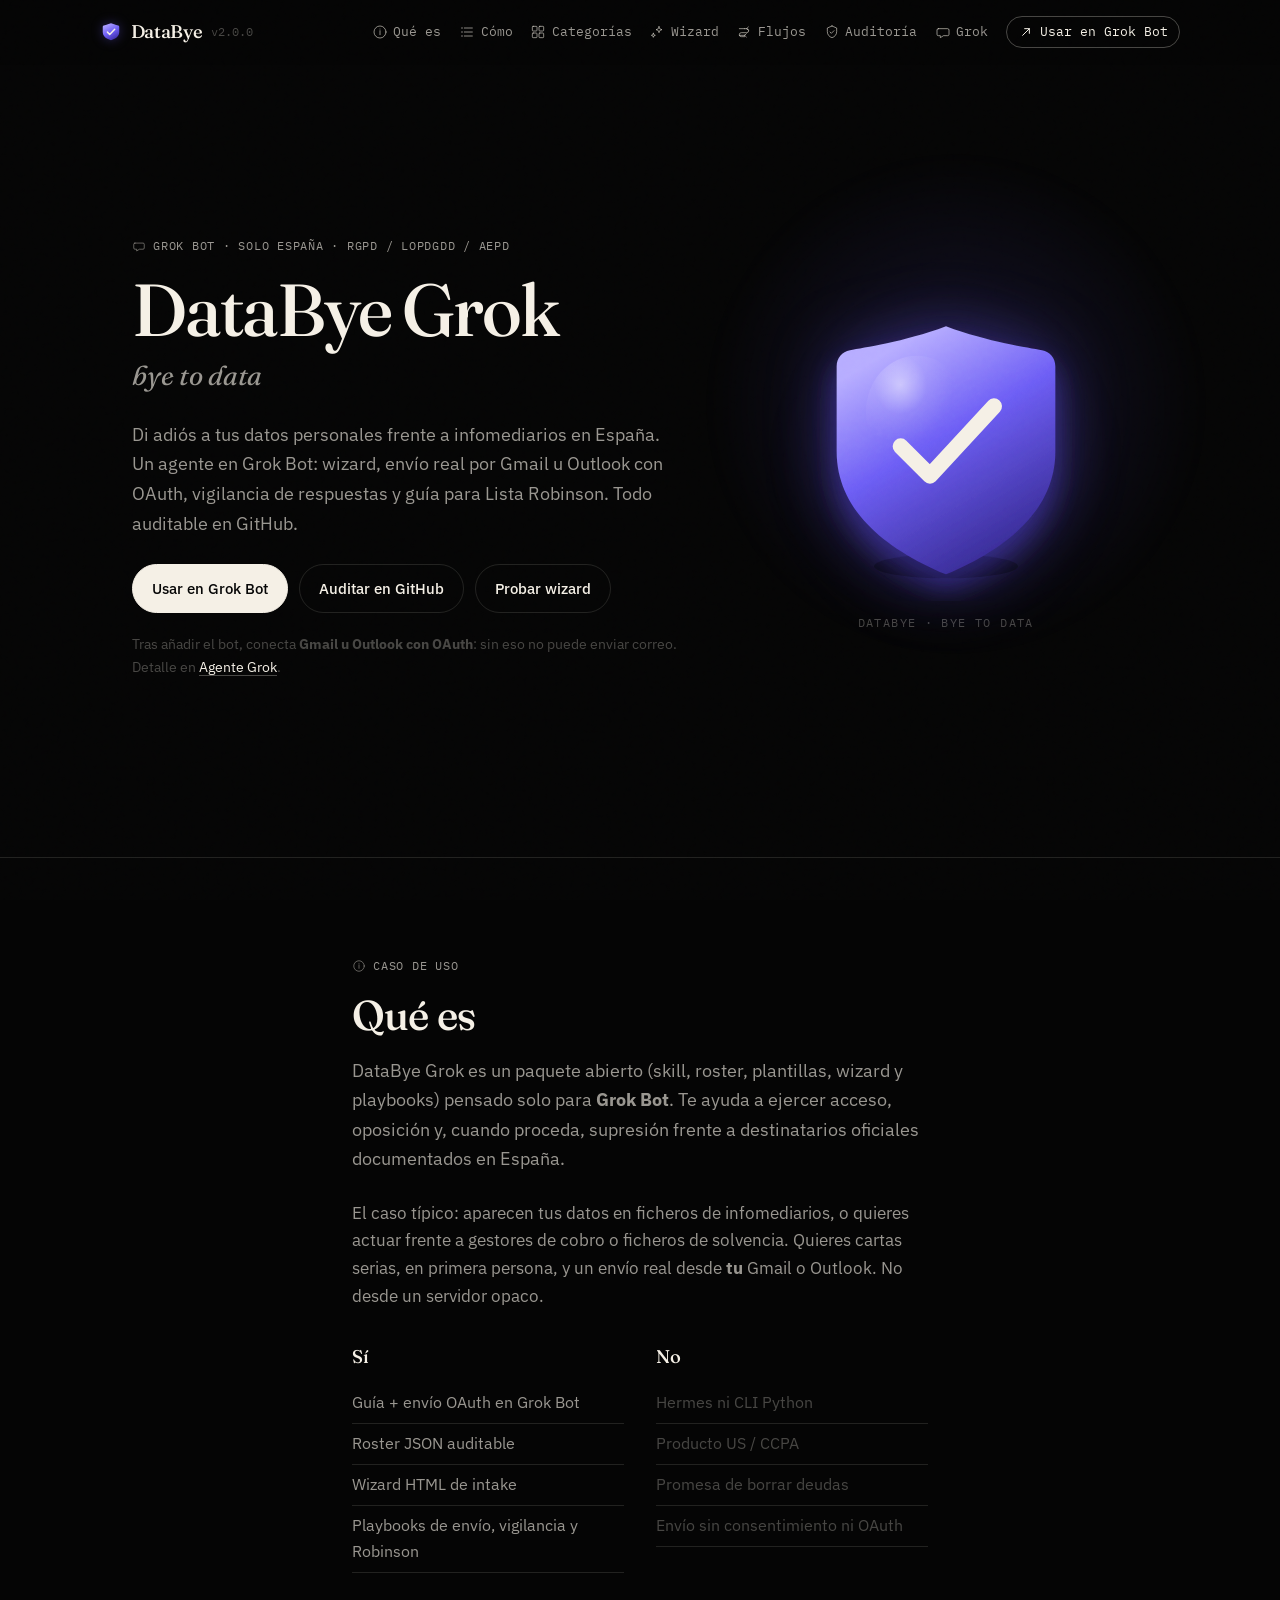
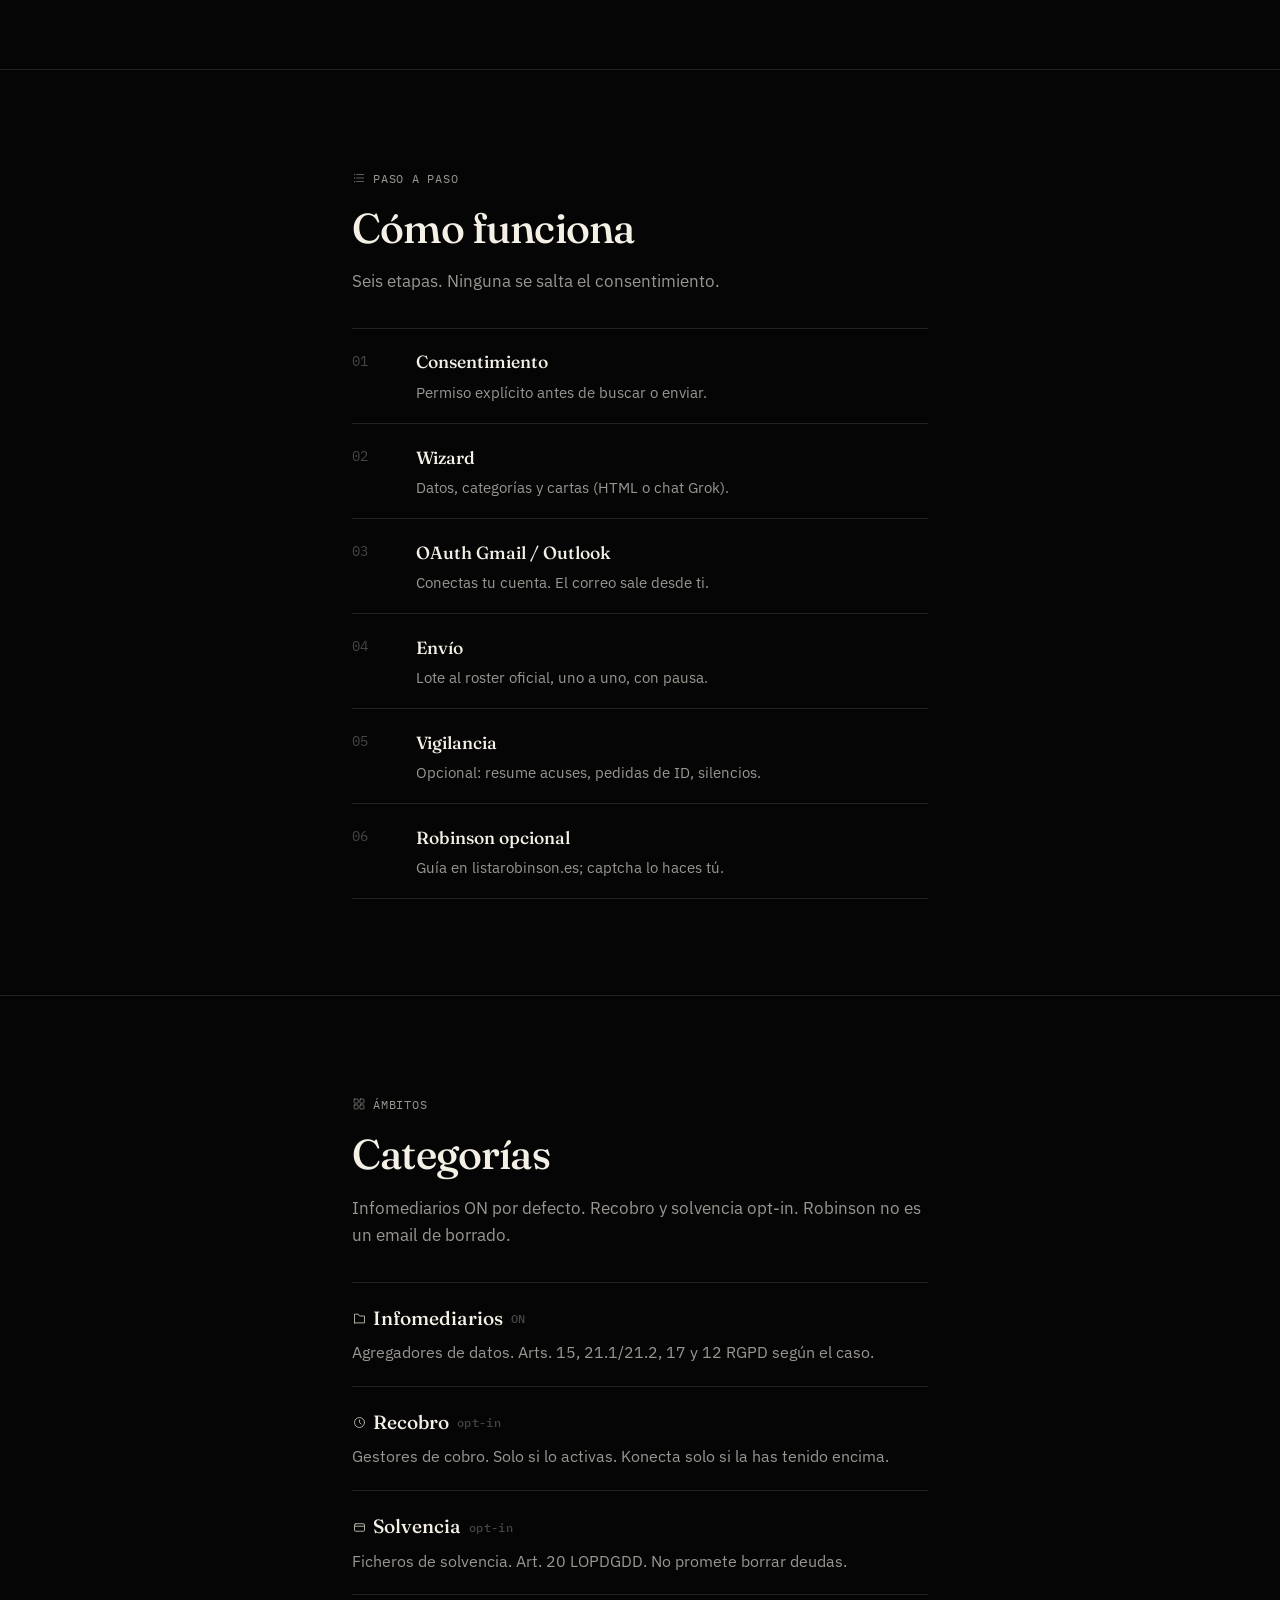
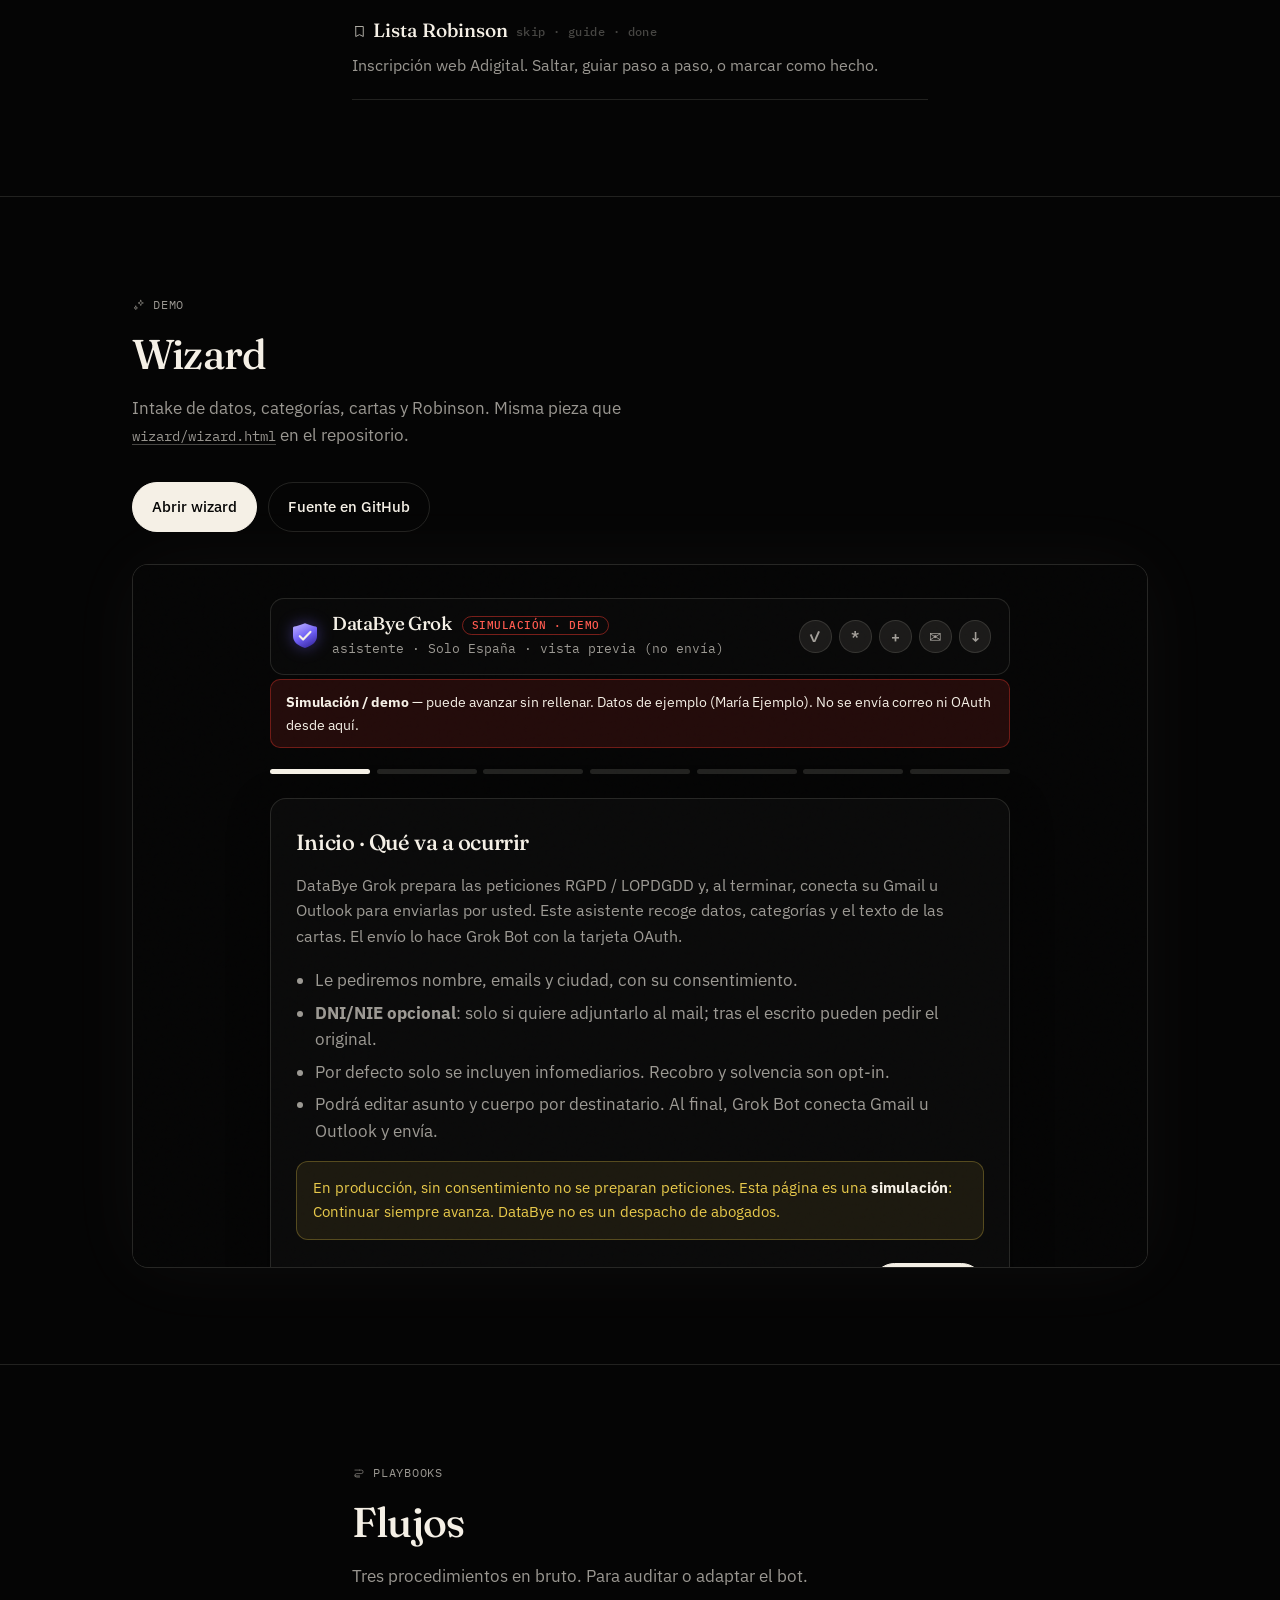
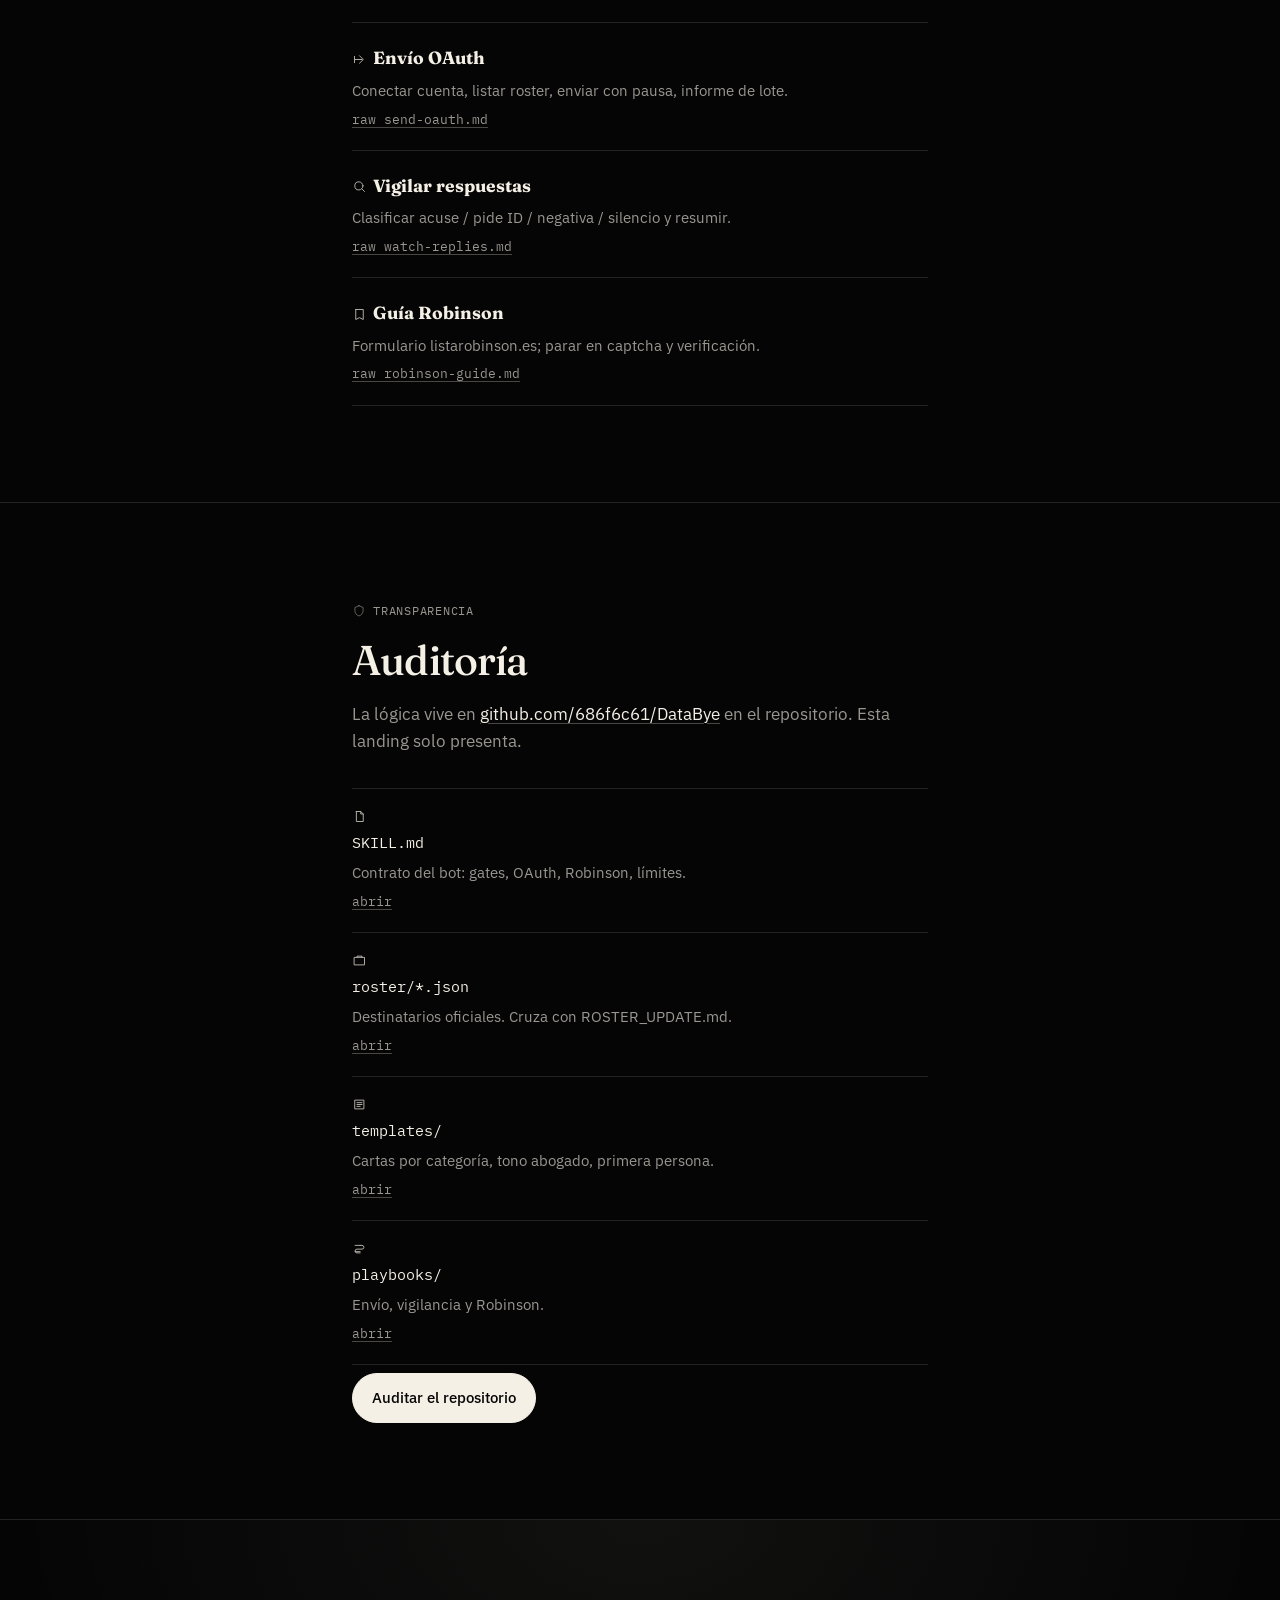
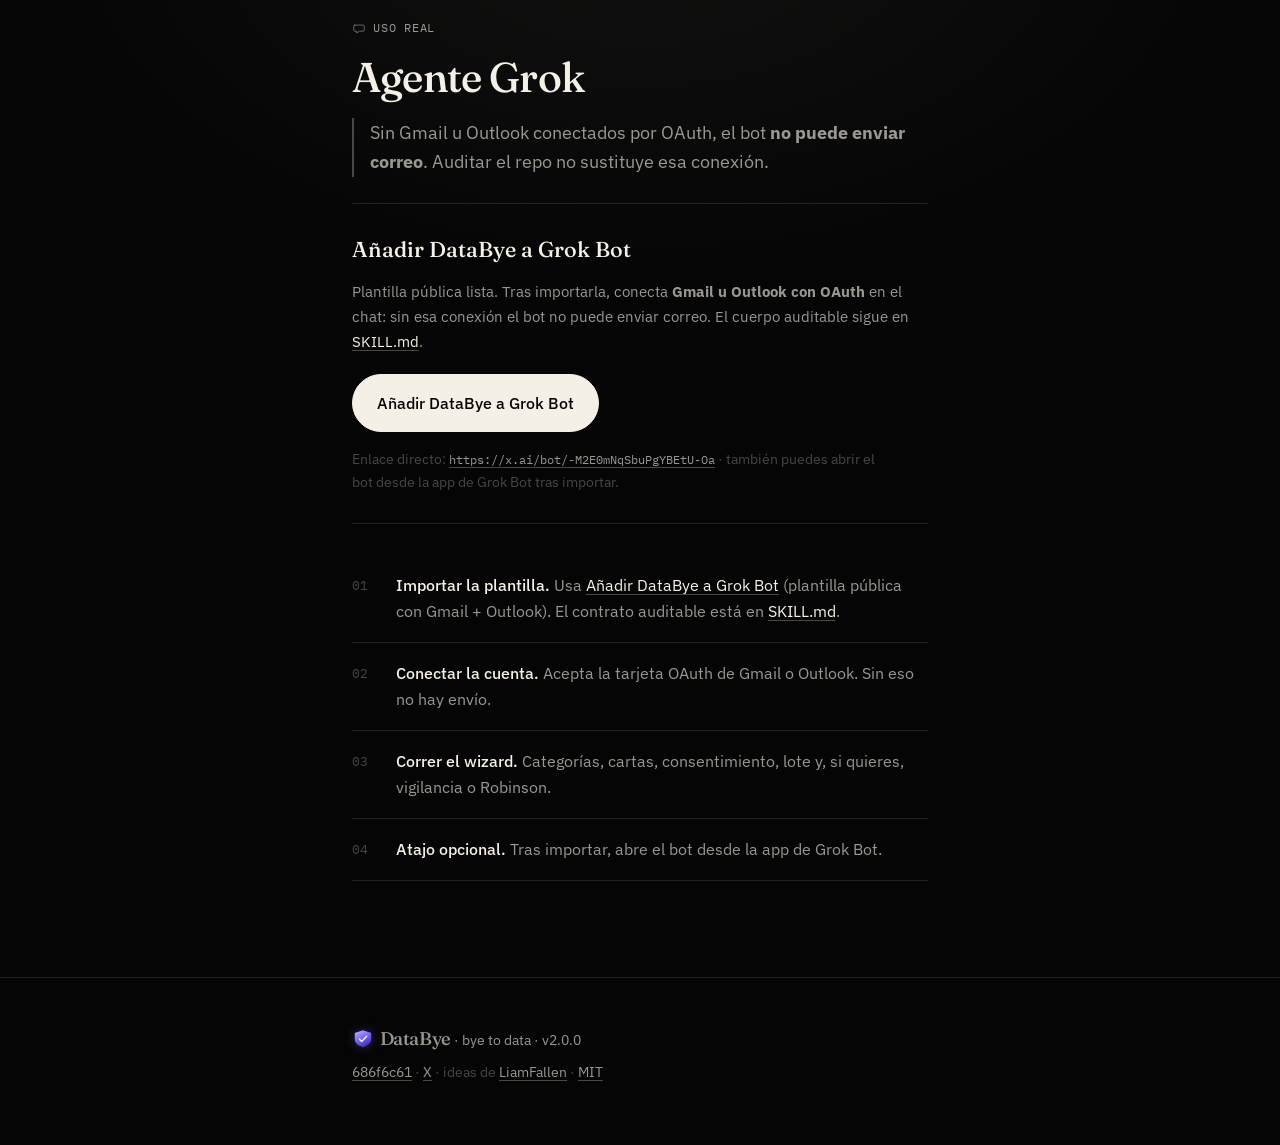
==== index.html @ 98f86080 "landing: marca escudo índigo (sin gota roja) Sitio público DataBye. Marca geométrica índigo-violeta," ====
<!DOCTYPE html>
<html lang="es">
<head>
  <meta charset="utf-8">
  <meta name="viewport" content="width=device-width, initial-scale=1">
  <title>DataBye Grok · bye to data · RGPD solo España</title>
  <meta name="description" content="DataBye Grok: di adiós a tus datos en España. Wizard RGPD, envío por Gmail u Outlook (OAuth), vigilancia de respuestas y Lista Robinson. Auditable en GitHub. Solo Grok Bot.">
  <meta name="theme-color" content="#050505">
  <meta property="og:title" content="DataBye Grok · bye to data">
  <meta property="og:description" content="Ayuda RGPD solo España en Grok Bot. Wizard, OAuth Gmail/Outlook, roster auditable.">
  <meta property="og:type" content="website">
  <link rel="icon" href="favicon.svg" type="image/svg+xml">
  <link rel="alternate icon" href="favicon.png" type="image/png">
  <link rel="preconnect" href="https://fonts.googleapis.com">
  <link rel="preconnect" href="https://fonts.gstatic.com" crossorigin>
  <link href="https://fonts.googleapis.com/css2?family=Fraunces:opsz,wght@9..144,400;500;600&family=IBM+Plex+Mono:wght@400;500&family=IBM+Plex+Sans:wght@400;500;600&display=swap" rel="stylesheet">
  <link rel="stylesheet" href="styles.css">
</head>
<body>
  <div class="grain" aria-hidden="true"></div>
  <a class="skip" href="#contenido">Saltar al contenido</a>

  <header class="topbar">
    <div class="shell topbar-inner">
      <a class="brand" href="#hero">
        <svg class="brand-mark" viewBox="0 0 32 32" aria-hidden="true" xmlns="http://www.w3.org/2000/svg">
          <defs>
            <linearGradient id="bdg" x1="28%" y1="8%" x2="74%" y2="94%">
              <stop offset="0%" stop-color="#a99cff"/>
              <stop offset="50%" stop-color="#6d5ef5"/>
              <stop offset="100%" stop-color="#3d2ea8"/>
            </linearGradient>
          </defs>
          <path d="M16 3.2C20.8 5.1 25 6.1 26.7 6.5c.8.2 1.3.9 1.3 1.7V16c0 5.5-4.1 9.5-12 12C8.1 25.5 4 21.5 4 16V8.2c0-.8.5-1.5 1.3-1.7C7 6.1 11.2 5.1 16 3.2Z" fill="url(#bdg)"/>
          <path d="M10.8 16.2l3.3 3.3 7.3-7.6" fill="none" stroke="#f5f0e6" stroke-width="2.15" stroke-linecap="round" stroke-linejoin="round"/>
        </svg>
        <span class="mark">DataBye</span>
        <span class="ver">v2.0.0</span>
      </a>
      <nav class="nav" aria-label="Secciones">
        <a href="#que-es"><svg class="nav-ico" viewBox="0 0 24 24" aria-hidden="true" xmlns="http://www.w3.org/2000/svg"><circle cx="12" cy="12" r="9"/><path d="M12 10v6M12 7.5h.01"/></svg>Qué es</a>
        <a href="#como-funciona"><svg class="nav-ico" viewBox="0 0 24 24" aria-hidden="true" xmlns="http://www.w3.org/2000/svg"><path d="M8 6h12M8 12h12M8 18h12"/><circle cx="4.5" cy="6" r="1.2" fill="currentColor" stroke="none"/><circle cx="4.5" cy="12" r="1.2" fill="currentColor" stroke="none"/><circle cx="4.5" cy="18" r="1.2" fill="currentColor" stroke="none"/></svg>Cómo</a>
        <a href="#categorias"><svg class="nav-ico" viewBox="0 0 24 24" aria-hidden="true" xmlns="http://www.w3.org/2000/svg"><rect x="3.5" y="3.5" width="7" height="7" rx="1.2"/><rect x="13.5" y="3.5" width="7" height="7" rx="1.2"/><rect x="3.5" y="13.5" width="7" height="7" rx="1.2"/><rect x="13.5" y="13.5" width="7" height="7" rx="1.2"/></svg>Categorías</a>
        <a href="#wizard"><svg class="nav-ico" viewBox="0 0 24 24" aria-hidden="true" xmlns="http://www.w3.org/2000/svg"><path d="M15 4l1.2 3.3L19.5 8.5l-3.3 1.2L15 13l-1.2-3.3L10.5 8.5l3.3-1.2L15 4z"/><path d="M6.5 14l.8 2.1L9.5 17l-2.2.8L6.5 20l-.8-2.2L3.5 17l2.2-.9L6.5 14z"/></svg>Wizard</a>
        <a href="#flujos"><svg class="nav-ico" viewBox="0 0 24 24" aria-hidden="true" xmlns="http://www.w3.org/2000/svg"><path d="M5 7h8M5 17h8"/><path d="M13 7h3a3 3 0 010 6H8a3 3 0 000 6h5"/><path d="M16 7l2.5-2.5M16 7l2.5 2.5M13 17l2.5-2.5M13 17l2.5 2.5"/></svg>Flujos</a>
        <a href="#auditoria"><svg class="nav-ico" viewBox="0 0 24 24" aria-hidden="true" xmlns="http://www.w3.org/2000/svg"><path d="M12 3l7 3v5.5c0 4.5-3 7.8-7 9-4-1.2-7-4.5-7-9V6l7-3z"/><path d="M9 12l2 2 4-4"/></svg>Auditoría</a>
        <a href="#agente-grok"><svg class="nav-ico" viewBox="0 0 24 24" aria-hidden="true" xmlns="http://www.w3.org/2000/svg"><path d="M5 7h14a2 2 0 012 2v6.5a2 2 0 01-2 2h-6.2L8 20.5V17.5H5a2 2 0 01-2-2V9a2 2 0 012-2z"/></svg>Grok</a>
        <!-- GROK_TEMPLATE_URL -->
        <a class="nav-cta" href="https://x.ai/bot/-M2E0mNqSbuPgYBEtU-Oa"><svg class="nav-ico" viewBox="0 0 24 24" aria-hidden="true" xmlns="http://www.w3.org/2000/svg"><path d="M7 17L17 7M10 7h7v7"/></svg>Usar en Grok Bot</a>
      </nav>
    </div>
  </header>

  <main id="contenido">

    <!-- 1. Hero -->
    <section class="hero" id="hero">
      <div class="shell hero-grid">
        <div class="hero-copy">
          <p class="kicker"><svg class="kicker-ico" viewBox="0 0 24 24" aria-hidden="true" xmlns="http://www.w3.org/2000/svg"><path d="M5 7h14a2 2 0 012 2v6.5a2 2 0 01-2 2h-6.2L8 20.5V17.5H5a2 2 0 01-2-2V9a2 2 0 012-2z"/></svg>Grok Bot · solo España · RGPD / LOPDGDD / AEPD</p>
          <h1>DataBye Grok</h1>
          <p class="tagline">bye to data</p>
          <p class="lede">
            Di adiós a tus datos personales frente a infomediarios en España.
            Un agente en Grok Bot: wizard, envío real por Gmail u Outlook con OAuth,
            vigilancia de respuestas y guía para Lista Robinson. Todo auditable en GitHub.
          </p>
          <div class="cta-row">
            <!-- GROK_TEMPLATE_URL -->
            <a class="btn btn-primary" href="https://x.ai/bot/-M2E0mNqSbuPgYBEtU-Oa">Usar en Grok Bot</a>
            <a class="btn btn-ghost" href="https://github.com/686f6c61/DataBye">Auditar en GitHub</a>
            <a class="btn btn-ghost" href="#wizard">Probar wizard</a>
          </div>
          <p class="hero-note">
            Tras añadir el bot, conecta <strong>Gmail u Outlook con OAuth</strong>: sin eso no puede enviar correo.
            Detalle en <a href="#agente-grok">Agente Grok</a>.
          </p>
        </div>

        <div class="hero-agent" aria-hidden="true">
          <div class="agent-glow"></div>
          <svg class="agent" viewBox="0 0 240 240" xmlns="http://www.w3.org/2000/svg" role="img">
            <title>DataBye · bye to data</title>
            <defs>
              <linearGradient id="markFill" x1="28%" y1="8%" x2="74%" y2="96%">
                <stop offset="0%" stop-color="#b7adff"/>
                <stop offset="42%" stop-color="#6d5ef5"/>
                <stop offset="100%" stop-color="#352890"/>
              </linearGradient>
              <radialGradient id="markSpec" cx="34%" cy="26%" r="52%">
                <stop offset="0%" stop-color="#ffffff" stop-opacity="0.48"/>
                <stop offset="50%" stop-color="#ffffff" stop-opacity="0.08"/>
                <stop offset="100%" stop-color="#ffffff" stop-opacity="0"/>
              </radialGradient>
              <filter id="markSoft" x="-25%" y="-15%" width="150%" height="150%">
                <feDropShadow dx="0" dy="12" stdDeviation="10" flood-color="#4c3fd4" flood-opacity="0.42"/>
              </filter>
            </defs>
            <ellipse class="mark-ground" cx="120" cy="214" rx="54" ry="9" fill="rgba(0,0,0,0.38)"/>
            <g class="mark-body" filter="url(#markSoft)">
              <path d="M120 34c32 12 62 16 72 18 6 1 10 6 10 12v64c0 42-34 72-82 92-48-20-82-50-82-92V64c0-6 4-11 10-12 10-2 40-6 72-18Z" fill="url(#markFill)"/>
              <ellipse cx="98" cy="98" rx="38" ry="42" fill="url(#markSpec)"/>
              <path d="M86 124l22 22 48-52" fill="none" stroke="#f5f0e6" stroke-width="12" stroke-linecap="round" stroke-linejoin="round"/>
            </g>
          </svg>
          <p class="agent-caption">DataBye · bye to data</p>
        </div>
      </div>
    </section>

    <!-- 2. Qué es -->
    <section class="section" id="que-es">
      <div class="shell narrow">
        <p class="kicker"><svg class="kicker-ico" viewBox="0 0 24 24" aria-hidden="true" xmlns="http://www.w3.org/2000/svg"><circle cx="12" cy="12" r="9"/><path d="M12 10v6M12 7.5h.01"/></svg>Caso de uso</p>
        <h2>Qué es</h2>
        <p class="lede-block">
          DataBye Grok es un paquete abierto (skill, roster, plantillas, wizard y playbooks)
          pensado solo para <strong>Grok Bot</strong>. Te ayuda a ejercer acceso, oposición y,
          cuando proceda, supresión frente a destinatarios oficiales documentados en España.
        </p>
        <p class="body-text">
          El caso típico: aparecen tus datos en ficheros de infomediarios, o quieres actuar
          frente a gestores de cobro o ficheros de solvencia. Quieres cartas serias, en primera
          persona, y un envío real desde <strong>tu</strong> Gmail o Outlook. No desde un servidor opaco.
        </p>
        <div class="pair">
          <div>
            <h3>Sí</h3>
            <ul class="bare">
              <li>Guía + envío OAuth en Grok Bot</li>
              <li>Roster JSON auditable</li>
              <li>Wizard HTML de intake</li>
              <li>Playbooks de envío, vigilancia y Robinson</li>
            </ul>
          </div>
          <div>
            <h3>No</h3>
            <ul class="bare muted-list">
              <li>Hermes ni CLI Python</li>
              <li>Producto US / CCPA</li>
              <li>Promesa de borrar deudas</li>
              <li>Envío sin consentimiento ni OAuth</li>
            </ul>
          </div>
        </div>
      </div>
    </section>

    <!-- 3. Cómo funciona -->
    <section class="section" id="como-funciona">
      <div class="shell narrow">
        <p class="kicker"><svg class="kicker-ico" viewBox="0 0 24 24" aria-hidden="true" xmlns="http://www.w3.org/2000/svg"><path d="M8 6h12M8 12h12M8 18h12"/><circle cx="4.5" cy="6" r="1.2" fill="currentColor" stroke="none"/><circle cx="4.5" cy="12" r="1.2" fill="currentColor" stroke="none"/><circle cx="4.5" cy="18" r="1.2" fill="currentColor" stroke="none"/></svg>Paso a paso</p>
        <h2>Cómo funciona</h2>
        <p class="section-lede">Seis etapas. Ninguna se salta el consentimiento.</p>
        <ol class="steps">
          <li><span>01</span><div><strong>Consentimiento</strong><p>Permiso explícito antes de buscar o enviar.</p></div></li>
          <li><span>02</span><div><strong>Wizard</strong><p>Datos, categorías y cartas (HTML o chat Grok).</p></div></li>
          <li><span>03</span><div><strong>OAuth Gmail / Outlook</strong><p>Conectas tu cuenta. El correo sale desde ti.</p></div></li>
          <li><span>04</span><div><strong>Envío</strong><p>Lote al roster oficial, uno a uno, con pausa.</p></div></li>
          <li><span>05</span><div><strong>Vigilancia</strong><p>Opcional: resume acuses, pedidas de ID, silencios.</p></div></li>
          <li><span>06</span><div><strong>Robinson opcional</strong><p>Guía en listarobinson.es; captcha lo haces tú.</p></div></li>
        </ol>
      </div>
    </section>

    <!-- 4. Categorías -->
    <section class="section" id="categorias">
      <div class="shell narrow">
        <p class="kicker"><svg class="kicker-ico" viewBox="0 0 24 24" aria-hidden="true" xmlns="http://www.w3.org/2000/svg"><rect x="3.5" y="3.5" width="7" height="7" rx="1.2"/><rect x="13.5" y="3.5" width="7" height="7" rx="1.2"/><rect x="3.5" y="13.5" width="7" height="7" rx="1.2"/><rect x="13.5" y="13.5" width="7" height="7" rx="1.2"/></svg>Ámbitos</p>
        <h2>Categorías</h2>
        <p class="section-lede">Infomediarios ON por defecto. Recobro y solvencia opt-in. Robinson no es un email de borrado.</p>
        <dl class="cats">
          <div>
            <dt><svg class="card-ico" viewBox="0 0 24 24" aria-hidden="true" xmlns="http://www.w3.org/2000/svg"><path d="M4 19V5h6l2 3h8v11H4z"/></svg>Infomediarios <em>ON</em></dt>
            <dd>Agregadores de datos. Arts. 15, 21.1/21.2, 17 y 12 RGPD según el caso.</dd>
          </div>
          <div>
            <dt><svg class="card-ico" viewBox="0 0 24 24" aria-hidden="true" xmlns="http://www.w3.org/2000/svg"><circle cx="12" cy="12" r="8"/><path d="M12 8v4l2.5 2.5"/></svg>Recobro <em>opt-in</em></dt>
            <dd>Gestores de cobro. Solo si lo activas. Konecta solo si la has tenido encima.</dd>
          </div>
          <div>
            <dt><svg class="card-ico" viewBox="0 0 24 24" aria-hidden="true" xmlns="http://www.w3.org/2000/svg"><rect x="4" y="6" width="16" height="12" rx="2"/><path d="M4 10h16"/></svg>Solvencia <em>opt-in</em></dt>
            <dd>Ficheros de solvencia. Art. 20 LOPDGDD. No promete borrar deudas.</dd>
          </div>
          <div>
            <dt><svg class="card-ico" viewBox="0 0 24 24" aria-hidden="true" xmlns="http://www.w3.org/2000/svg"><path d="M6 4h12v16l-6-3-6 3V4z"/></svg>Lista Robinson <em>skip · guide · done</em></dt>
            <dd>Inscripción web Adigital. Saltar, guiar paso a paso, o marcar como hecho.</dd>
          </div>
        </dl>
      </div>
    </section>

    <!-- 5. Wizard -->
    <section class="section" id="wizard">
      <div class="shell">
        <div class="narrow">
          <p class="kicker"><svg class="kicker-ico" viewBox="0 0 24 24" aria-hidden="true" xmlns="http://www.w3.org/2000/svg"><path d="M15 4l1.2 3.3L19.5 8.5l-3.3 1.2L15 13l-1.2-3.3L10.5 8.5l3.3-1.2L15 4z"/><path d="M6.5 14l.8 2.1L9.5 17l-2.2.8L6.5 20l-.8-2.2L3.5 17l2.2-.9L6.5 14z"/></svg>Demo</p>
          <h2>Wizard</h2>
          <p class="section-lede">
            Intake de datos, categorías, cartas y Robinson. Misma pieza que
            <a href="https://github.com/686f6c61/DataBye/blob/main/wizard/wizard.html"><code>wizard/wizard.html</code></a>
            en el repositorio.
          </p>
          <div class="cta-row">
            <a class="btn btn-primary" href="wizard.html" target="_blank" rel="noopener">Abrir wizard</a>
            <a class="btn btn-ghost" href="https://github.com/686f6c61/DataBye/blob/main/wizard/wizard.html">Fuente en GitHub</a>
          </div>
        </div>
        <div class="wizard-frame-wrap">
          <iframe class="wizard-frame" title="Wizard DataBye" src="wizard.html" loading="lazy" referrerpolicy="no-referrer"></iframe>
        </div>
      </div>
    </section>

    <!-- 6. Flujos -->
    <section class="section" id="flujos">
      <div class="shell narrow">
        <p class="kicker"><svg class="kicker-ico" viewBox="0 0 24 24" aria-hidden="true" xmlns="http://www.w3.org/2000/svg"><path d="M5 7h8M5 17h8"/><path d="M13 7h3a3 3 0 010 6H8a3 3 0 000 6h5"/></svg>Playbooks</p>
        <h2>Flujos</h2>
        <p class="section-lede">Tres procedimientos en bruto. Para auditar o adaptar el bot.</p>
        <ul class="flows">
          <li>
            <strong><svg class="card-ico" viewBox="0 0 24 24" aria-hidden="true" xmlns="http://www.w3.org/2000/svg"><path d="M4 12h12"/><path d="M12 6l6 6-6 6"/><path d="M4 7v10"/></svg>Envío OAuth</strong>
            <span>Conectar cuenta, listar roster, enviar con pausa, informe de lote.</span>
            <a href="https://raw.githubusercontent.com/686f6c61/DataBye/main/playbooks/send-oauth.md">raw send-oauth.md</a>
          </li>
          <li>
            <strong><svg class="card-ico" viewBox="0 0 24 24" aria-hidden="true" xmlns="http://www.w3.org/2000/svg"><circle cx="11" cy="11" r="6.5"/><path d="M16 16l4 4"/></svg>Vigilar respuestas</strong>
            <span>Clasificar acuse / pide ID / negativa / silencio y resumir.</span>
            <a href="https://raw.githubusercontent.com/686f6c61/DataBye/main/playbooks/watch-replies.md">raw watch-replies.md</a>
          </li>
          <li>
            <strong><svg class="card-ico" viewBox="0 0 24 24" aria-hidden="true" xmlns="http://www.w3.org/2000/svg"><path d="M6 4h12v16l-6-3-6 3V4z"/></svg>Guía Robinson</strong>
            <span>Formulario listarobinson.es; parar en captcha y verificación.</span>
            <a href="https://raw.githubusercontent.com/686f6c61/DataBye/main/playbooks/robinson-guide.md">raw robinson-guide.md</a>
          </li>
        </ul>
      </div>
    </section>

    <!-- 7. Auditoría -->
    <section class="section" id="auditoria">
      <div class="shell narrow">
        <p class="kicker"><svg class="kicker-ico" viewBox="0 0 24 24" aria-hidden="true" xmlns="http://www.w3.org/2000/svg"><path d="M12 3l7 3v5.5c0 4.5-3 7.8-7 9-4-1.2-7-4.5-7-9V6l7-3z"/></svg>Transparencia</p>
        <h2>Auditoría</h2>
        <p class="section-lede">
          La lógica vive en
          <a href="https://github.com/686f6c61/DataBye">github.com/686f6c61/DataBye</a>
          en el repositorio. Esta landing solo presenta.
        </p>
        <ul class="audit">
          <li>
            <svg class="card-ico" viewBox="0 0 24 24" aria-hidden="true" xmlns="http://www.w3.org/2000/svg"><path d="M7 4h7l4 4v12H7V4z"/><path d="M14 4v4h4"/></svg><code>SKILL.md</code>
            <span>Contrato del bot: gates, OAuth, Robinson, límites.</span>
            <a href="https://github.com/686f6c61/DataBye/blob/main/SKILL.md">abrir</a>
          </li>
          <li>
            <svg class="card-ico" viewBox="0 0 24 24" aria-hidden="true" xmlns="http://www.w3.org/2000/svg"><path d="M4 7h16v12H4z"/><path d="M8 7V5h8v2"/></svg><code>roster/*.json</code>
            <span>Destinatarios oficiales. Cruza con ROSTER_UPDATE.md.</span>
            <a href="https://github.com/686f6c61/DataBye/tree/main/roster">abrir</a>
          </li>
          <li>
            <svg class="card-ico" viewBox="0 0 24 24" aria-hidden="true" xmlns="http://www.w3.org/2000/svg"><path d="M5 5h14v14H5z"/><path d="M8 9h8M8 12h8M8 15h5"/></svg><code>templates/</code>
            <span>Cartas por categoría, tono abogado, primera persona.</span>
            <a href="https://github.com/686f6c61/DataBye/tree/main/templates">abrir</a>
          </li>
          <li>
            <svg class="card-ico" viewBox="0 0 24 24" aria-hidden="true" xmlns="http://www.w3.org/2000/svg"><path d="M5 7h8M5 17h8"/><path d="M13 7h3a3 3 0 010 6H8a3 3 0 000 6h5"/></svg><code>playbooks/</code>
            <span>Envío, vigilancia y Robinson.</span>
            <a href="https://github.com/686f6c61/DataBye/tree/main/playbooks">abrir</a>
          </li>
        </ul>
        <p class="cta-row">
          <a class="btn btn-primary" href="https://github.com/686f6c61/DataBye">Auditar el repositorio</a>
        </p>
      </div>
    </section>

    <!-- 8. Agente Grok -->
    <section class="section section-grok" id="agente-grok">
      <div class="shell narrow">
        <p class="kicker"><svg class="kicker-ico" viewBox="0 0 24 24" aria-hidden="true" xmlns="http://www.w3.org/2000/svg"><path d="M5 7h14a2 2 0 012 2v6.5a2 2 0 01-2 2h-6.2L8 20.5V17.5H5a2 2 0 01-2-2V9a2 2 0 012-2z"/></svg>Uso real</p>
        <h2>Agente Grok</h2>
        <p class="lede-block warn">
          Sin Gmail u Outlook conectados por OAuth, el bot <strong>no puede enviar correo</strong>.
          Auditar el repo no sustituye esa conexión.
        </p>

        <div class="grok-box">
          <h3>Añadir DataBye a Grok Bot</h3>
          <p class="placeholder-note">
            Plantilla pública lista. Tras importarla, conecta <strong>Gmail u Outlook con OAuth</strong>
            en el chat: sin esa conexión el bot no puede enviar correo.
            El cuerpo auditable sigue en
            <a href="https://github.com/686f6c61/DataBye/blob/main/SKILL.md">SKILL.md</a>.
          </p>
          <!-- GROK_TEMPLATE_URL -->
          <a class="btn btn-primary btn-lg" href="https://x.ai/bot/-M2E0mNqSbuPgYBEtU-Oa">Añadir DataBye a Grok Bot</a>
          <p class="btn-sub">
            Enlace directo:
            <a href="https://x.ai/bot/-M2E0mNqSbuPgYBEtU-Oa"><code>https://x.ai/bot/-M2E0mNqSbuPgYBEtU-Oa</code></a>
            · también puedes abrir el bot desde la app de Grok Bot tras importar.
          </p>
        </div>

        <ol class="grok-steps">
          <li>
            <strong>Importar la plantilla.</strong>
            Usa <a href="https://x.ai/bot/-M2E0mNqSbuPgYBEtU-Oa">Añadir DataBye a Grok Bot</a>
            (plantilla pública con Gmail + Outlook). El contrato auditable está en
            <a href="https://github.com/686f6c61/DataBye/blob/main/SKILL.md">SKILL.md</a>.
          </li>
          <li>
            <strong>Conectar la cuenta.</strong>
            Acepta la tarjeta OAuth de Gmail o Outlook. Sin eso no hay envío.
          </li>
          <li>
            <strong>Correr el wizard.</strong>
            Categorías, cartas, consentimiento, lote y, si quieres, vigilancia o Robinson.
          </li>
          <li>
            <strong>Atajo opcional.</strong>
            Tras importar, abre el bot desde la app de Grok Bot.
          </li>
        </ol>
      </div>
    </section>
  </main>

  <!-- 9. Footer -->
  <footer class="footer" id="footer">
    <div class="shell footer-inner">
      <p class="footer-brand"><svg class="brand-mark" viewBox="0 0 32 32" aria-hidden="true" xmlns="http://www.w3.org/2000/svg" style="display:inline-block;vertical-align:-0.35em;margin-right:0.35rem"><defs><linearGradient id="fbdg" x1="28%" y1="8%" x2="74%" y2="94%"><stop offset="0%" stop-color="#a99cff"/><stop offset="50%" stop-color="#6d5ef5"/><stop offset="100%" stop-color="#3d2ea8"/></linearGradient></defs><path d="M16 3.2C20.8 5.1 25 6.1 26.7 6.5c.8.2 1.3.9 1.3 1.7V16c0 5.5-4.1 9.5-12 12C8.1 25.5 4 21.5 4 16V8.2c0-.8.5-1.5 1.3-1.7C7 6.1 11.2 5.1 16 3.2Z" fill="url(#fbdg)"/><path d="M10.8 16.2l3.3 3.3 7.3-7.6" fill="none" stroke="#f5f0e6" stroke-width="2.15" stroke-linecap="round" stroke-linejoin="round"/></svg><span class="mark">DataBye</span> · bye to data · v2.0.0</p>
      <p>
        <a href="https://github.com/686f6c61">686f6c61</a>
        · <a href="https://x.com/686f6c61">X</a>
        · ideas de <a href="https://github.com/LiamFallen">LiamFallen</a>
        · <a href="https://github.com/686f6c61/DataBye/blob/main/LICENSE">MIT</a>
      </p>
    </div>
  </footer>
</body>
</html>
---- styles.css ----
/* DataBye landing · Grok / xAI cinematic */
:root {
  --bg: #050505;
  --bg-soft: #0a0a0a;
  --cream: #f5f0e6;
  --cream-dim: rgba(245, 240, 230, 0.62);
  --cream-faint: rgba(245, 240, 230, 0.28);
  --line: rgba(245, 240, 230, 0.12);
  --glow: rgba(245, 240, 230, 0.08);
  --warn: #e8c94a;
  --accent: #6d5ef5;
  --accent-soft: rgba(109, 94, 245, 0.35);
  --mono: "IBM Plex Mono", ui-monospace, SFMono-Regular, Menlo, Consolas, monospace;
  --sans: "IBM Plex Sans", system-ui, -apple-system, Segoe UI, Roboto, sans-serif;
  --display: "Fraunces", Georgia, "Times New Roman", serif;
  --max: 1080px;
  --narrow: 640px;
  --gutter: clamp(1.25rem, 4vw, 2rem);
}

*, *::before, *::after { box-sizing: border-box; }

html {
  color-scheme: dark;
  scroll-behavior: smooth;
}

body {
  margin: 0;
  font-family: var(--sans);
  font-size: 1.05rem;
  line-height: 1.65;
  background: var(--bg);
  color: var(--cream);
  -webkit-font-smoothing: antialiased;
  position: relative;
  overflow-x: hidden;
}

/* film grain */
.grain {
  pointer-events: none;
  position: fixed;
  inset: 0;
  z-index: 50;
  opacity: 0.045;
  mix-blend-mode: overlay;
  background-image: url("data:image/svg+xml,%3Csvg viewBox='0 0 200 200' xmlns='http://www.w3.org/2000/svg'%3E%3Cfilter id='n'%3E%3CfeTurbulence type='fractalNoise' baseFrequency='0.85' numOctaves='4' stitchTiles='stitch'/%3E%3C/filter%3E%3Crect width='100%25' height='100%25' filter='url(%23n)'/%3E%3C/svg%3E");
}

.skip {
  position: absolute;
  left: -9999px;
  top: 0;
  background: var(--cream);
  color: var(--bg);
  padding: 0.5rem 1rem;
  z-index: 100;
}
.skip:focus { left: 1rem; top: 1rem; }

a {
  color: var(--cream);
  text-underline-offset: 3px;
  text-decoration-thickness: 1px;
  text-decoration-color: var(--cream-faint);
}
a:hover { text-decoration-color: var(--cream); }

code {
  font-family: var(--mono);
  font-size: 0.86em;
  color: var(--cream-dim);
}

.shell {
  max-width: var(--max);
  margin: 0 auto;
  padding-left: var(--gutter);
  padding-right: var(--gutter);
}
.shell.narrow,
.narrow {
  max-width: var(--narrow);
}

/* topbar: sparse */
.topbar {
  position: sticky;
  top: 0;
  z-index: 40;
  background: rgba(5, 5, 5, 0.72);
  backdrop-filter: blur(14px);
  border-bottom: 1px solid transparent;
}
.topbar-inner {
  display: flex;
  align-items: center;
  justify-content: space-between;
  gap: 1rem;
  padding: 1rem 0;
}
.brand {
  display: inline-flex;
  align-items: center;
  gap: 0.55rem;
  text-decoration: none;
  color: var(--cream);
}
.brand-mark {
  width: 22px;
  height: 22px;
  flex-shrink: 0;
  display: block;
  filter: drop-shadow(0 0 6px var(--accent-soft));
}
.brand .mark,
.footer-brand .mark,
.mark {
  font-family: var(--display);
  font-weight: 500;
  font-size: 1.15rem;
  letter-spacing: -0.02em;
}
.ver {
  font-family: var(--mono);
  font-size: 0.72rem;
  color: var(--cream-faint);
}
.nav {
  display: flex;
  flex-wrap: wrap;
  gap: 0.85rem 1.1rem;
  font-size: 0.82rem;
  font-family: var(--mono);
}
.nav a {
  display: inline-flex;
  align-items: center;
  gap: 0.35rem;
  color: var(--cream-dim);
  text-decoration: none;
}
.nav a:hover { color: var(--cream); }
.nav-ico,
.kicker-ico,
.card-ico {
  width: 16px;
  height: 16px;
  flex-shrink: 0;
  stroke: currentColor;
  fill: none;
  stroke-width: 1.5;
  stroke-linecap: round;
  stroke-linejoin: round;
  opacity: 0.9;
}
.nav-cta .nav-ico { opacity: 1; }
.kicker-ico {
  width: 14px;
  height: 14px;
  opacity: 0.7;
}
.card-ico {
  width: 15px;
  height: 15px;
  margin-right: 0.35rem;
  vertical-align: -0.15em;
  display: inline-block;
  opacity: 0.75;
}
.nav-cta {
  color: var(--cream) !important;
  border: 1px solid var(--cream-faint);
  border-radius: 999px;
  padding: 0.25rem 0.7rem;
}
.nav-cta:hover {
  background: var(--glow);
  border-color: var(--cream-dim);
}

/* hero */
.hero {
  position: relative;
  padding: clamp(3rem, 10vw, 6.5rem) 0 clamp(4rem, 12vw, 7rem);
  min-height: min(88vh, 820px);
  display: flex;
  align-items: center;
}
.hero::before {
  content: "";
  position: absolute;
  inset: 10% 5% auto auto;
  width: min(52vw, 520px);
  height: min(52vw, 520px);
  border-radius: 50%;
  background: radial-gradient(circle, rgba(109, 94, 245, 0.16) 0%, transparent 68%);
  pointer-events: none;
  filter: blur(8px);
}
.hero-grid {
  display: grid;
  grid-template-columns: 1.15fr 0.85fr;
  gap: clamp(2rem, 6vw, 4rem);
  align-items: center;
  position: relative;
  z-index: 1;
}
@media (max-width: 860px) {
  .hero-grid { grid-template-columns: 1fr; }
  .hero-agent { order: -1; justify-self: center; margin-bottom: 0.5rem; }
  .nav { display: none; }
}

.kicker {
  display: inline-flex;
  align-items: center;
  gap: 0.45rem;
  font-family: var(--mono);
  font-size: 0.78rem;
  letter-spacing: 0.06em;
  text-transform: uppercase;
  color: var(--cream-dim);
  margin: 0 0 1rem;
}

h1 {
  font-family: var(--display);
  font-weight: 500;
  font-size: clamp(2.6rem, 8vw, 4.6rem);
  line-height: 1.02;
  letter-spacing: -0.03em;
  margin: 0 0 0.35rem;
  color: var(--cream);
}

.tagline {
  font-family: var(--display);
  font-style: italic;
  font-weight: 400;
  font-size: clamp(1.25rem, 3vw, 1.7rem);
  color: var(--cream-dim);
  margin: 0 0 1.4rem;
}

.lede,
.lede-block {
  color: var(--cream-dim);
  font-size: 1.12rem;
  max-width: 36em;
  margin: 0 0 1.6rem;
}
.lede-block.warn {
  border-left: 2px solid var(--cream-faint);
  padding-left: 1rem;
}
.body-text {
  color: var(--cream-dim);
  margin: 0 0 2rem;
}
.section-lede {
  color: var(--cream-dim);
  margin: 0 0 2rem;
  max-width: 36em;
}

.hero-note {
  margin: 1.25rem 0 0;
  font-size: 0.88rem;
  color: var(--cream-faint);
  max-width: 40em;
}
.hero-note code { font-size: 0.8em; }

/* buttons */
.cta-row {
  display: flex;
  flex-wrap: wrap;
  gap: 0.65rem;
  margin: 0.5rem 0 0;
}
.btn {
  display: inline-flex;
  align-items: center;
  justify-content: center;
  font-family: var(--sans);
  font-weight: 500;
  font-size: 0.95rem;
  padding: 0.7rem 1.2rem;
  border-radius: 999px;
  text-decoration: none;
  border: 1px solid var(--line);
  color: var(--cream);
  background: transparent;
  transition: background 0.2s, border-color 0.2s, color 0.2s;
}
.btn:hover {
  border-color: var(--cream-faint);
  background: var(--glow);
  text-decoration: none;
}
.btn-primary {
  background: var(--cream);
  color: #050505;
  border-color: var(--cream);
}
.btn-primary:hover {
  background: #fff;
  color: #050505;
  border-color: #fff;
}
.btn-ghost { background: transparent; }
.btn-lg { padding: 0.9rem 1.5rem; font-size: 1.02rem; }

/* calm geometric brand mark */
.hero-agent {
  position: relative;
  width: min(100%, 320px);
  margin-inline: auto;
  text-align: center;
}
.agent-glow {
  position: absolute;
  inset: 8% 4%;
  border-radius: 50%;
  background: radial-gradient(circle, rgba(109, 94, 245, 0.4) 0%, rgba(61, 46, 168, 0.14) 42%, transparent 72%);
  filter: blur(22px);
  animation: glowPulse 5s ease-in-out infinite;
}
.agent {
  width: 100%;
  height: auto;
  display: block;
  animation: agentFloat 6.5s ease-in-out infinite;
  filter: drop-shadow(0 0 32px rgba(109, 94, 245, 0.36));
}
.mark-body {
  transform-origin: 120px 128px;
  animation: markPulse 5.5s ease-in-out infinite;
}
.mark-ground {
  animation: groundPulse 6.5s ease-in-out infinite;
  transform-origin: 120px 210px;
}
.agent-caption {
  margin: 0.75rem 0 0;
  font-family: var(--mono);
  font-size: 0.72rem;
  letter-spacing: 0.12em;
  text-transform: uppercase;
  color: var(--cream-faint);
}

@keyframes agentFloat {
  0%, 100% { transform: translateY(0); }
  50% { transform: translateY(-10px); }
}
@keyframes markPulse {
  0%, 100% { transform: scale(1); }
  50% { transform: scale(1.02); }
}
@keyframes groundPulse {
  0%, 100% { transform: scaleX(1); opacity: 0.35; }
  50% { transform: scaleX(0.9); opacity: 0.22; }
}
@keyframes glowPulse {
  0%, 100% { opacity: 0.55; transform: scale(1); }
  50% { opacity: 1; transform: scale(1.08); }
}

/* sections: sparse, cinematic */
.section {
  padding: clamp(3.5rem, 9vw, 6rem) 0;
  border-top: 1px solid var(--line);
}
.section h2 {
  font-family: var(--display);
  font-weight: 500;
  font-size: clamp(1.8rem, 4vw, 2.6rem);
  letter-spacing: -0.02em;
  margin: 0 0 1rem;
  line-height: 1.15;
}
.section h3 {
  font-family: var(--display);
  font-weight: 500;
  font-size: 1.15rem;
  margin: 0 0 0.6rem;
}

.pair {
  display: grid;
  grid-template-columns: 1fr 1fr;
  gap: 2rem;
  margin-top: 0.5rem;
}
@media (max-width: 560px) {
  .pair { grid-template-columns: 1fr; }
}
.bare {
  list-style: none;
  margin: 0;
  padding: 0;
}
.bare li {
  padding: 0.45rem 0;
  border-bottom: 1px solid var(--line);
  color: var(--cream-dim);
  font-size: 0.98rem;
}
.muted-list li { color: var(--cream-faint); }

/* steps */
.steps {
  list-style: none;
  margin: 0;
  padding: 0;
  display: flex;
  flex-direction: column;
  gap: 0;
}
.steps li {
  display: grid;
  grid-template-columns: 3rem 1fr;
  gap: 1rem;
  padding: 1.15rem 0;
  border-bottom: 1px solid var(--line);
}
.steps li:first-child { border-top: 1px solid var(--line); }
.steps span {
  font-family: var(--mono);
  font-size: 0.85rem;
  color: var(--cream-faint);
  padding-top: 0.15rem;
}
.steps strong {
  display: block;
  font-family: var(--display);
  font-weight: 500;
  font-size: 1.1rem;
  margin-bottom: 0.2rem;
}
.steps p {
  margin: 0;
  color: var(--cream-dim);
  font-size: 0.95rem;
}

/* categories */
.cats {
  margin: 0;
  padding: 0;
}
.cats > div {
  padding: 1.25rem 0;
  border-bottom: 1px solid var(--line);
}
.cats > div:first-child { border-top: 1px solid var(--line); }
.cats dt {
  display: flex;
  align-items: center;
  flex-wrap: wrap;
  gap: 0.15rem 0;
  font-family: var(--display);
  font-size: 1.2rem;
  font-weight: 500;
  margin: 0 0 0.35rem;
}
.cats dt em {
  font-family: var(--mono);
  font-style: normal;
  font-size: 0.72rem;
  letter-spacing: 0.04em;
  color: var(--cream-faint);
  margin-left: 0.5rem;
  vertical-align: middle;
}
.cats dd {
  margin: 0;
  color: var(--cream-dim);
  font-size: 0.98rem;
}

/* wizard iframe */
.wizard-frame-wrap {
  margin-top: 2rem;
  border: 1px solid var(--line);
  border-radius: 16px;
  overflow: hidden;
  background: #0a0a0a;
  box-shadow: 0 0 80px rgba(245, 240, 230, 0.04);
}
.wizard-frame {
  display: block;
  width: 100%;
  height: min(78vh, 820px);
  border: 0;
  background: #0a0a0a;
}

/* flows + audit lists */
.flows,
.audit {
  list-style: none;
  margin: 0;
  padding: 0;
}
.flows li,
.audit li {
  display: grid;
  gap: 0.35rem;
  padding: 1.25rem 0;
  border-bottom: 1px solid var(--line);
}
.flows li:first-child,
.audit li:first-child { border-top: 1px solid var(--line); }
.flows strong,
.audit code {
  font-family: var(--display);
  font-size: 1.1rem;
  color: var(--cream);
}
.audit code {
  font-family: var(--mono);
  font-size: 0.95rem;
}
.flows span,
.audit span {
  color: var(--cream-dim);
  font-size: 0.95rem;
}
.flows a,
.audit a {
  font-family: var(--mono);
  font-size: 0.8rem;
  color: var(--cream-dim);
}

/* grok panel */
.section-grok {
  background:
    radial-gradient(ellipse 70% 50% at 50% 0%, rgba(245,240,230,0.05), transparent 70%),
    var(--bg);
}
.grok-box {
  margin: 0 0 2rem;
  padding: 1.75rem 0;
  border-top: 1px solid var(--line);
  border-bottom: 1px solid var(--line);
}
.grok-box h3 {
  font-size: 1.35rem;
  margin-bottom: 0.75rem;
}
.placeholder-note {
  color: var(--cream-dim);
  font-size: 0.95rem;
  margin: 0 0 1.25rem;
  max-width: 38em;
}
.btn-sub {
  margin: 1rem 0 0;
  font-size: 0.88rem;
  color: var(--cream-faint);
  max-width: 38em;
}
.grok-steps {
  margin: 0;
  padding: 0;
  list-style: none;
  counter-reset: grok;
}
.grok-steps li {
  counter-increment: grok;
  position: relative;
  padding: 1.1rem 0 1.1rem 2.75rem;
  border-bottom: 1px solid var(--line);
  color: var(--cream-dim);
  font-size: 0.98rem;
}
.grok-steps li::before {
  content: counter(grok, decimal-leading-zero);
  position: absolute;
  left: 0;
  top: 1.2rem;
  font-family: var(--mono);
  font-size: 0.8rem;
  color: var(--cream-faint);
}
.grok-steps strong {
  color: var(--cream);
  font-weight: 500;
}

/* footer */
.footer {
  border-top: 1px solid var(--line);
  padding: 2.5rem 0 3.5rem;
}
.footer-inner {
  max-width: var(--narrow);
  color: var(--cream-faint);
  font-size: 0.9rem;
}
.footer-brand {
  color: var(--cream-dim);
  margin: 0 0 0.75rem;
}
.footer p { margin: 0.35rem 0; }
.footer-meta { font-family: var(--mono); font-size: 0.78rem; }
.footer a { color: var(--cream-dim); }

@media (prefers-reduced-motion: reduce) {
  .agent, .mark-body, .mark-ground, .agent-glow {
    animation: none !important;
  }
  html { scroll-behavior: auto; }
}
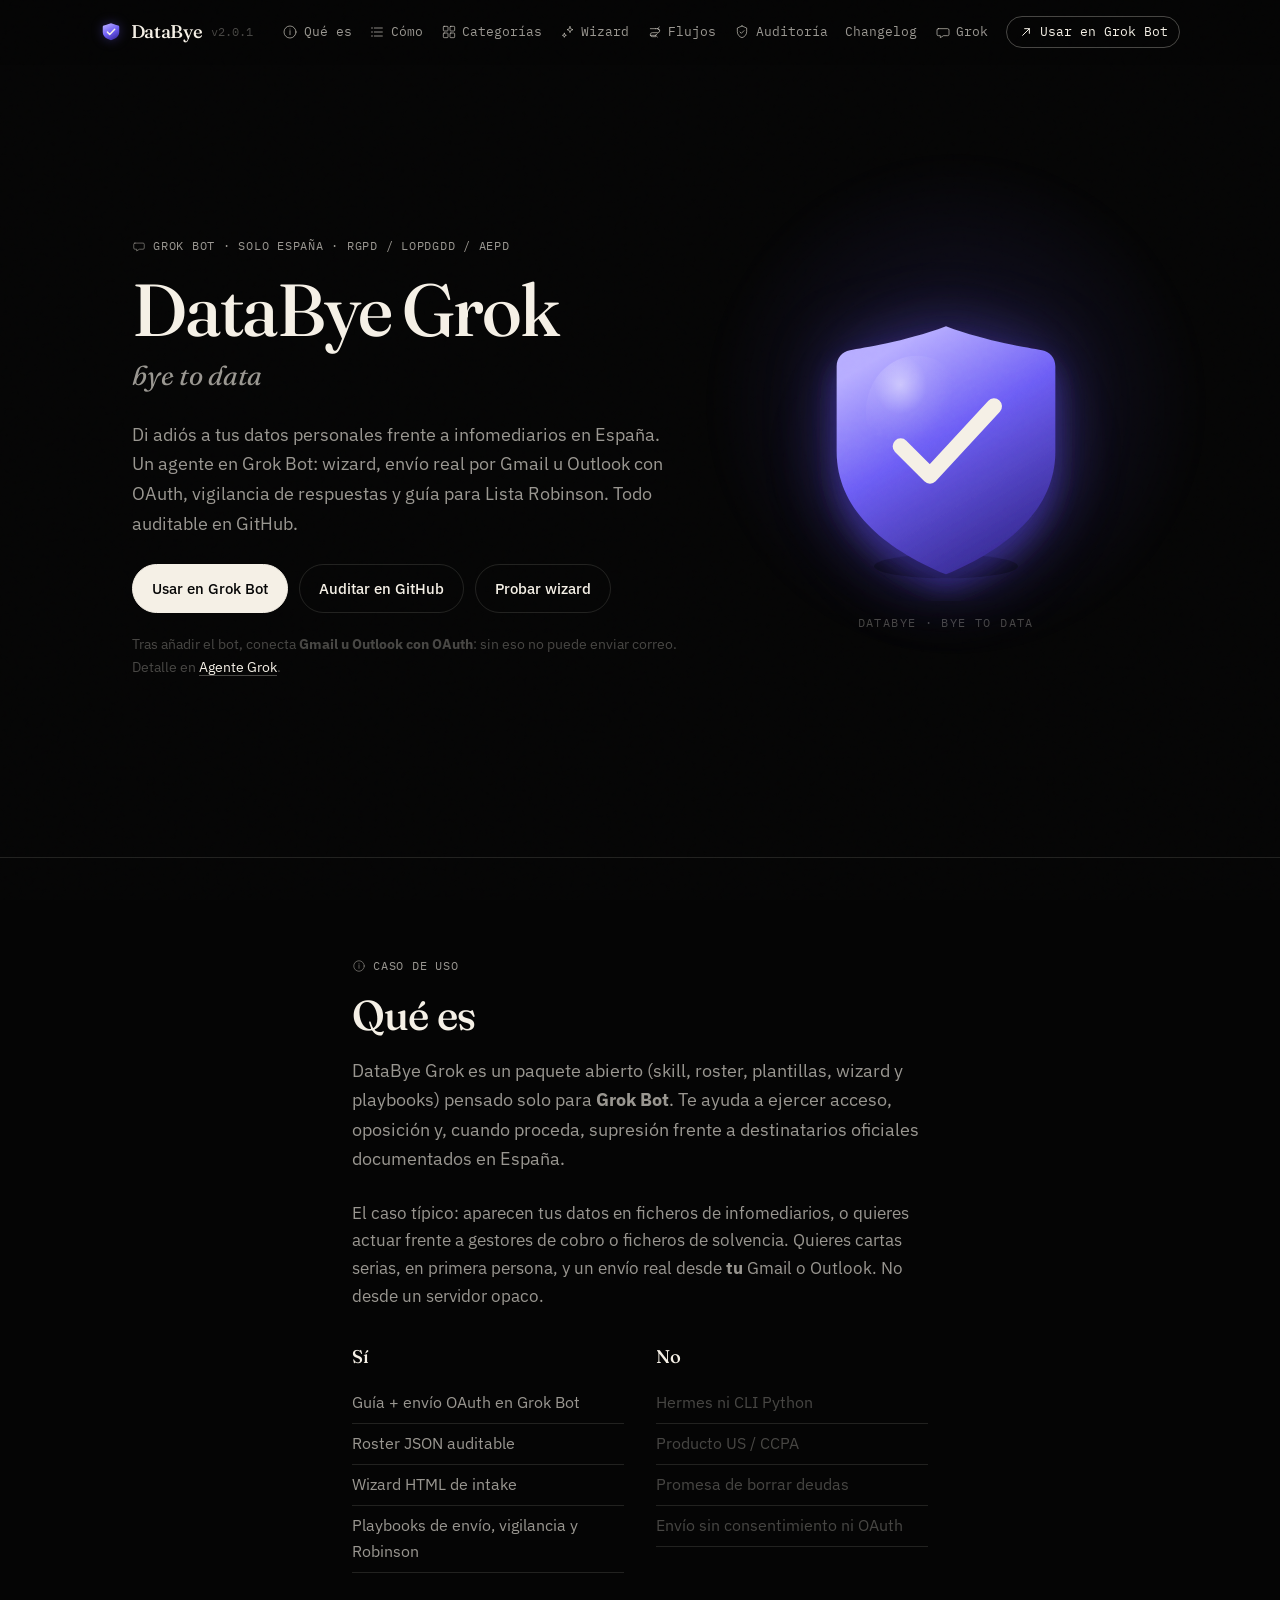
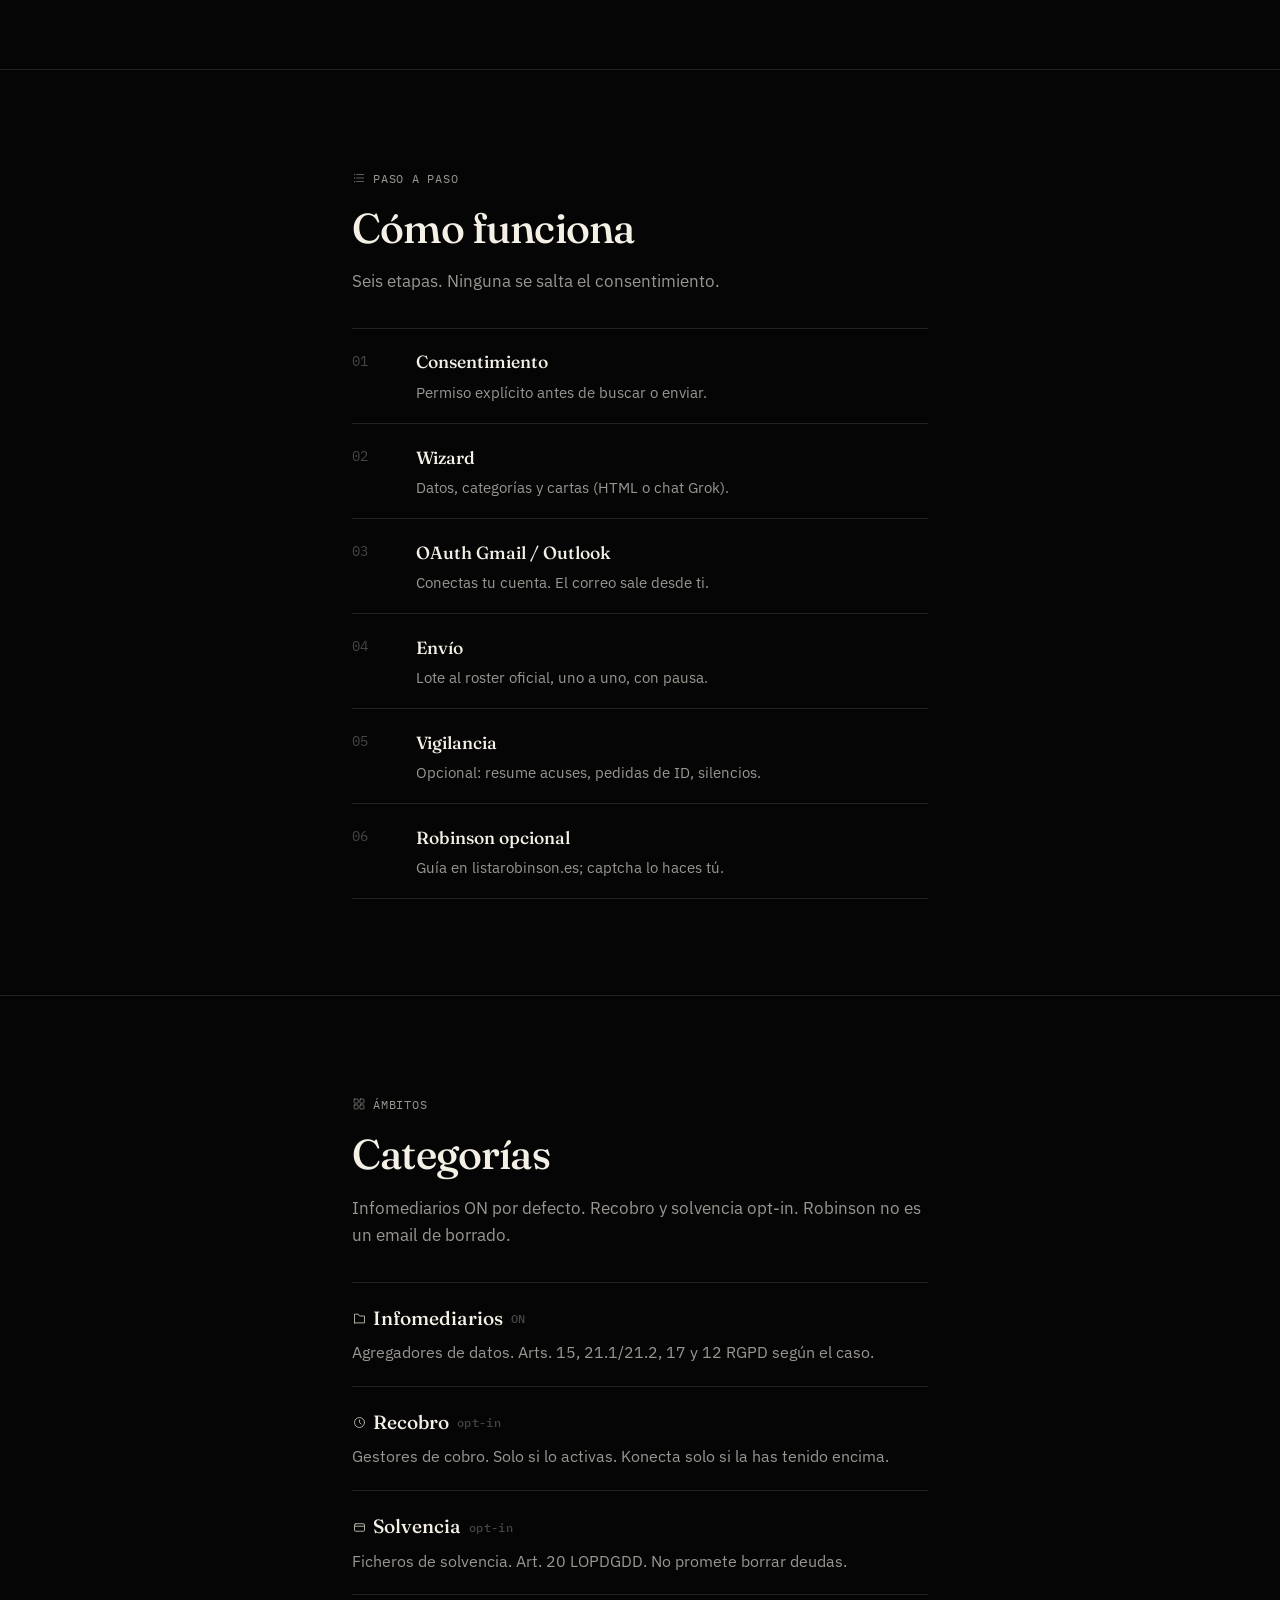
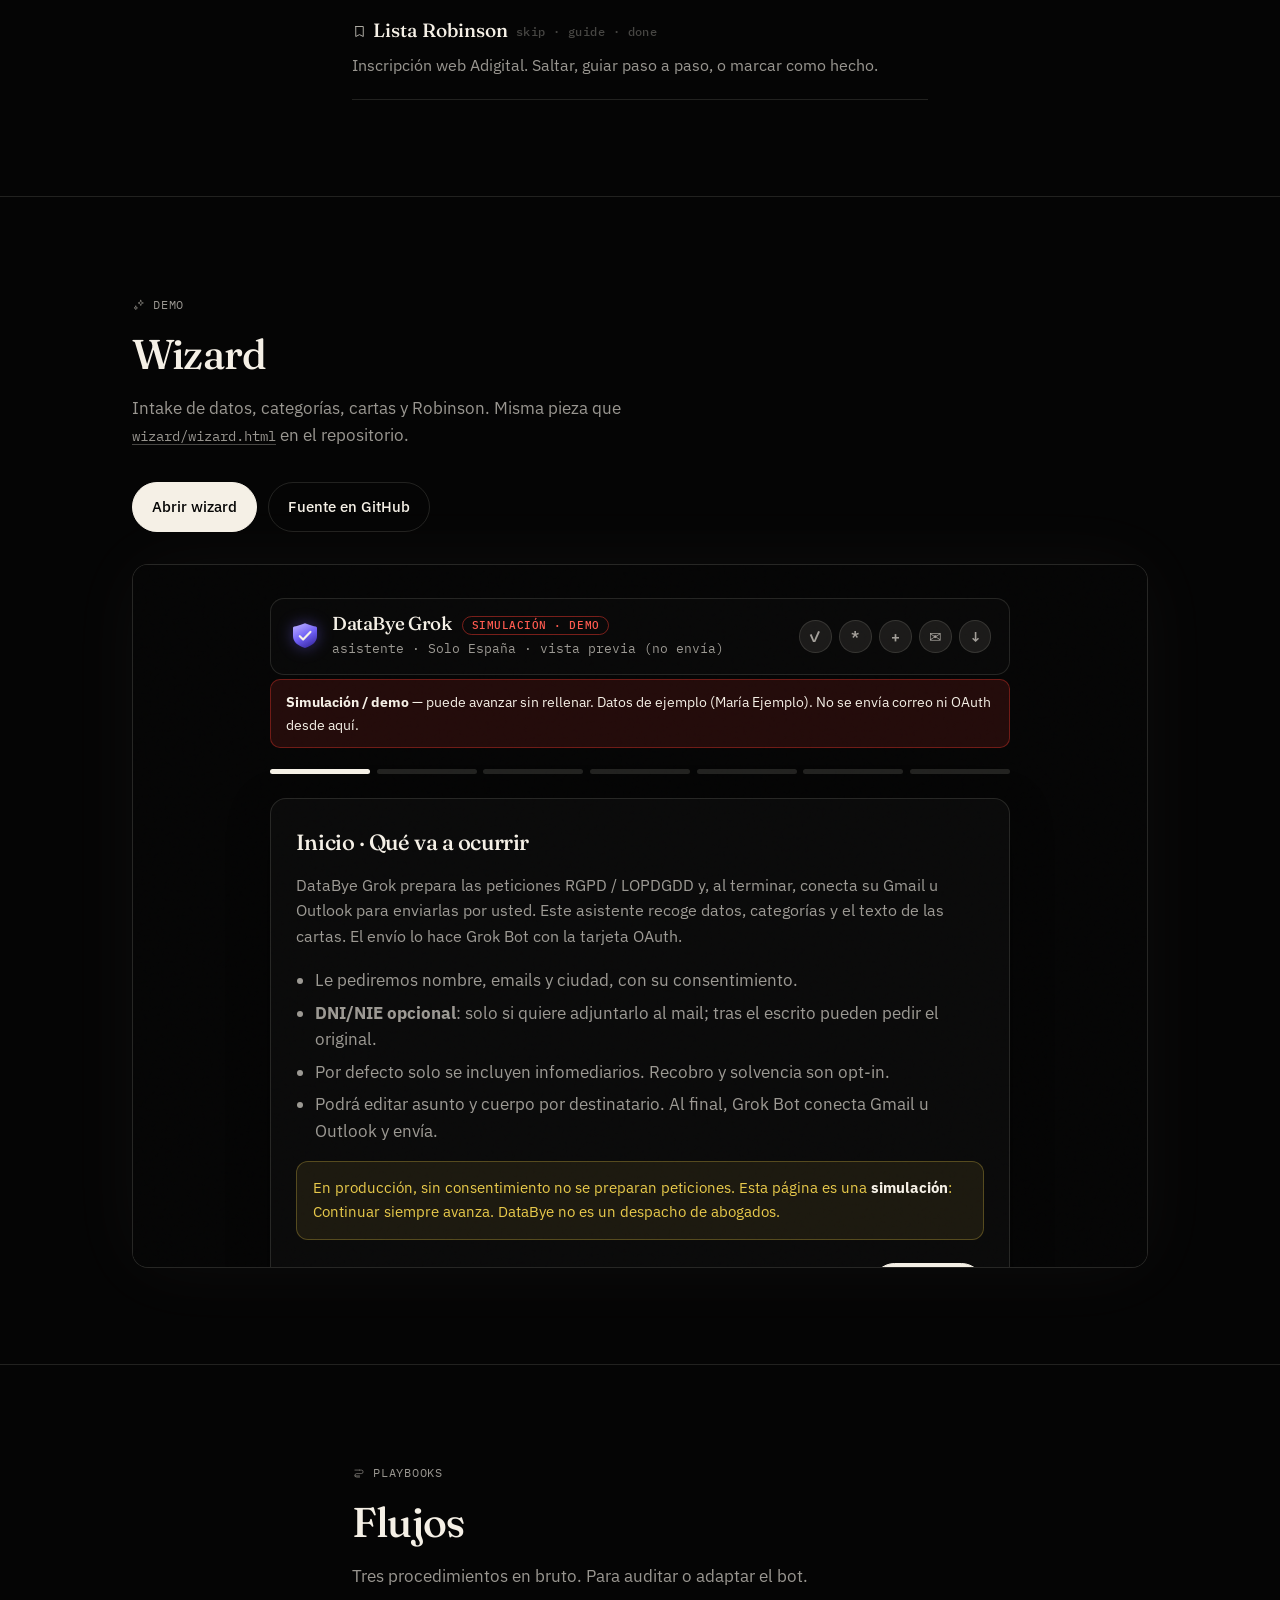
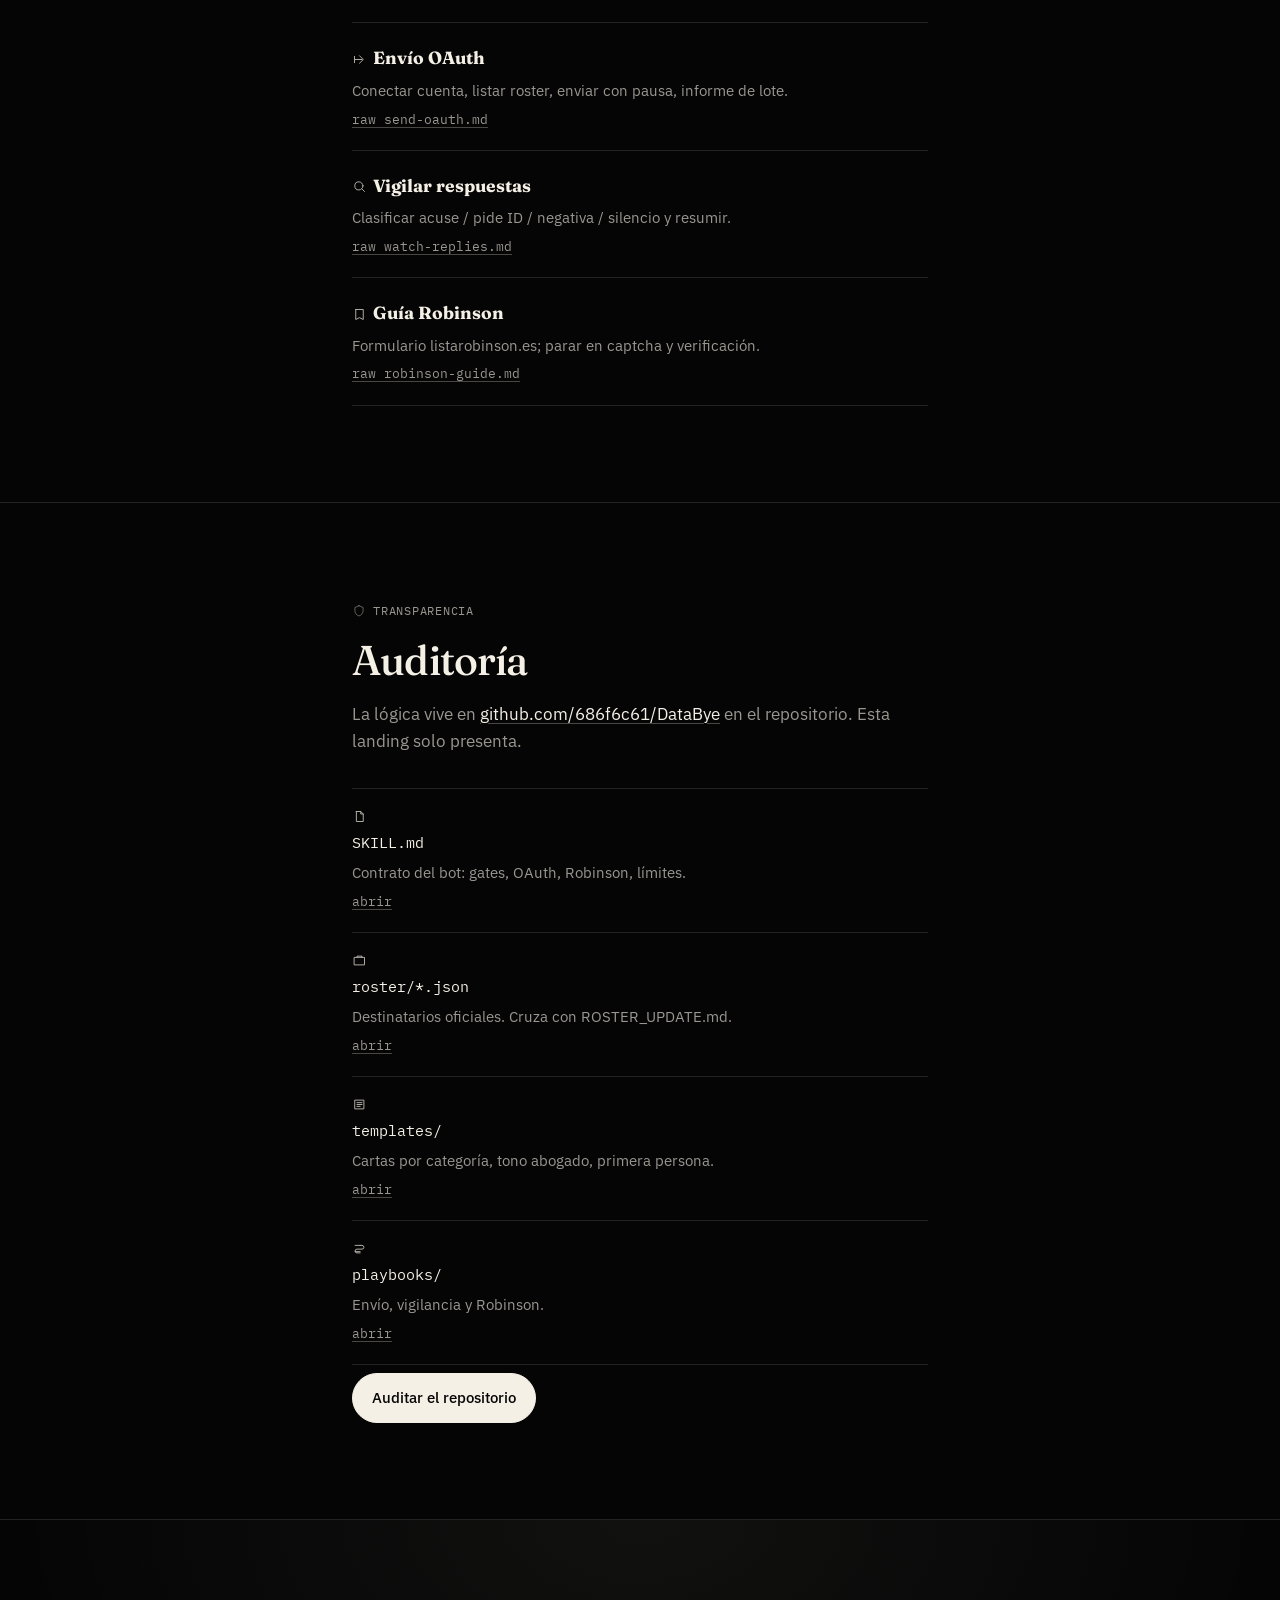
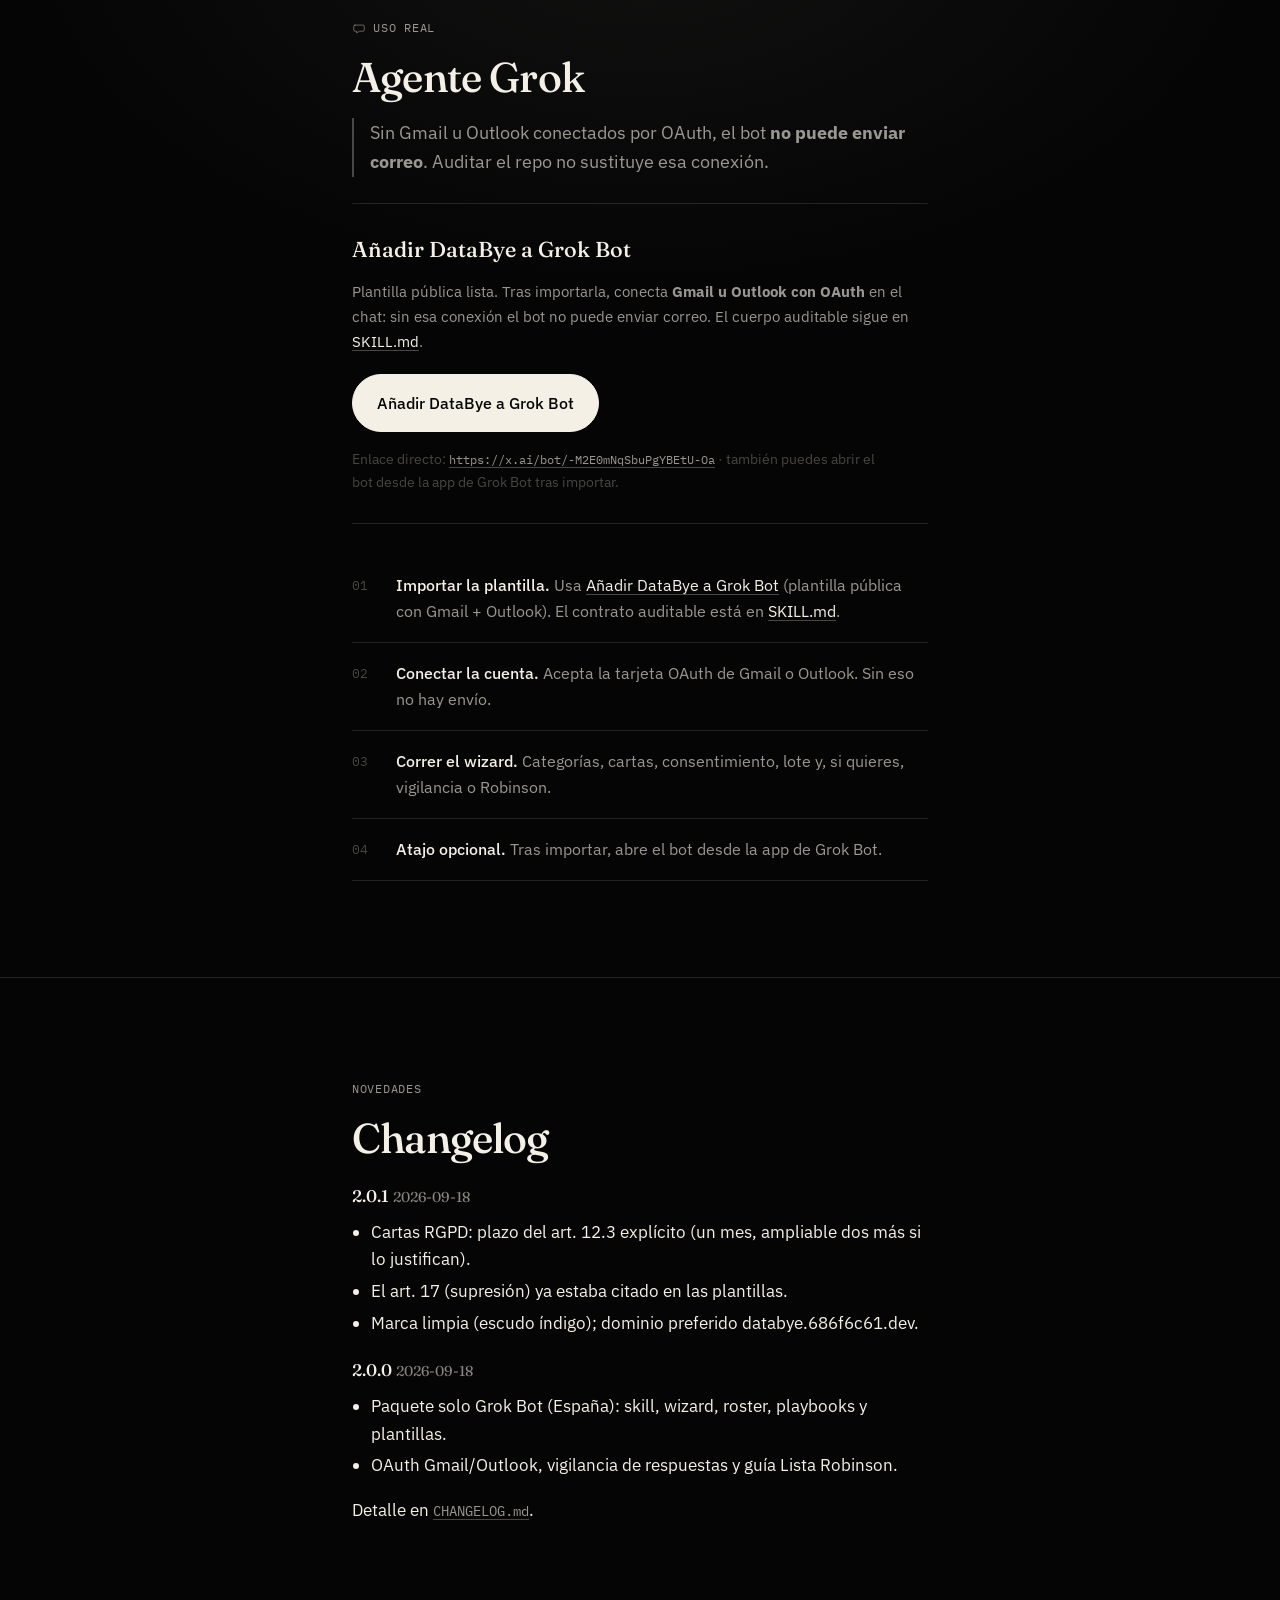
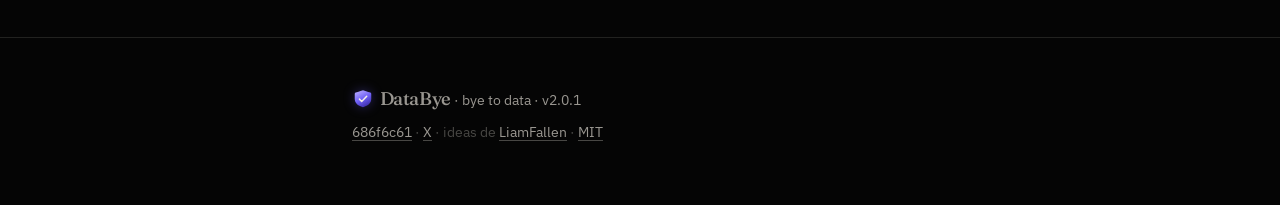
==== commit 7b294a53: "landing: v2.0.1 y sección changelog" ====
--- a/index.html
+++ b/index.html
@@ -35,7 +35,7 @@
           <path d="M10.8 16.2l3.3 3.3 7.3-7.6" fill="none" stroke="#f5f0e6" stroke-width="2.15" stroke-linecap="round" stroke-linejoin="round"/>
         </svg>
         <span class="mark">DataBye</span>
-        <span class="ver">v2.0.0</span>
+        <span class="ver">v2.0.1</span>
       </a>
       <nav class="nav" aria-label="Secciones">
         <a href="#que-es"><svg class="nav-ico" viewBox="0 0 24 24" aria-hidden="true" xmlns="http://www.w3.org/2000/svg"><circle cx="12" cy="12" r="9"/><path d="M12 10v6M12 7.5h.01"/></svg>Qué es</a>
@@ -44,6 +44,7 @@
         <a href="#wizard"><svg class="nav-ico" viewBox="0 0 24 24" aria-hidden="true" xmlns="http://www.w3.org/2000/svg"><path d="M15 4l1.2 3.3L19.5 8.5l-3.3 1.2L15 13l-1.2-3.3L10.5 8.5l3.3-1.2L15 4z"/><path d="M6.5 14l.8 2.1L9.5 17l-2.2.8L6.5 20l-.8-2.2L3.5 17l2.2-.9L6.5 14z"/></svg>Wizard</a>
         <a href="#flujos"><svg class="nav-ico" viewBox="0 0 24 24" aria-hidden="true" xmlns="http://www.w3.org/2000/svg"><path d="M5 7h8M5 17h8"/><path d="M13 7h3a3 3 0 010 6H8a3 3 0 000 6h5"/><path d="M16 7l2.5-2.5M16 7l2.5 2.5M13 17l2.5-2.5M13 17l2.5 2.5"/></svg>Flujos</a>
         <a href="#auditoria"><svg class="nav-ico" viewBox="0 0 24 24" aria-hidden="true" xmlns="http://www.w3.org/2000/svg"><path d="M12 3l7 3v5.5c0 4.5-3 7.8-7 9-4-1.2-7-4.5-7-9V6l7-3z"/><path d="M9 12l2 2 4-4"/></svg>Auditoría</a>
+        <a href="#changelog">Changelog</a>
         <a href="#agente-grok"><svg class="nav-ico" viewBox="0 0 24 24" aria-hidden="true" xmlns="http://www.w3.org/2000/svg"><path d="M5 7h14a2 2 0 012 2v6.5a2 2 0 01-2 2h-6.2L8 20.5V17.5H5a2 2 0 01-2-2V9a2 2 0 012-2z"/></svg>Grok</a>
         <!-- GROK_TEMPLATE_URL -->
         <a class="nav-cta" href="https://x.ai/bot/-M2E0mNqSbuPgYBEtU-Oa"><svg class="nav-ico" viewBox="0 0 24 24" aria-hidden="true" xmlns="http://www.w3.org/2000/svg"><path d="M7 17L17 7M10 7h7v7"/></svg>Usar en Grok Bot</a>
@@ -328,9 +329,31 @@
   </main>
 
   <!-- 9. Footer -->
+
+    <section class="section" id="changelog">
+      <div class="shell narrow">
+        <p class="kicker">Novedades</p>
+        <h2>Changelog</h2>
+        <div class="changelog">
+          <h3>2.0.1 <span class="muted">2026-09-18</span></h3>
+          <ul>
+            <li>Cartas RGPD: plazo del art. 12.3 explícito (un mes, ampliable dos más si lo justifican).</li>
+            <li>El art. 17 (supresión) ya estaba citado en las plantillas.</li>
+            <li>Marca limpia (escudo índigo); dominio preferido databye.686f6c61.dev.</li>
+          </ul>
+          <h3>2.0.0 <span class="muted">2026-09-18</span></h3>
+          <ul>
+            <li>Paquete solo Grok Bot (España): skill, wizard, roster, playbooks y plantillas.</li>
+            <li>OAuth Gmail/Outlook, vigilancia de respuestas y guía Lista Robinson.</li>
+          </ul>
+          <p class="hint">Detalle en <a href="https://github.com/686f6c61/DataBye/blob/main/CHANGELOG.md"><code>CHANGELOG.md</code></a>.</p>
+        </div>
+      </div>
+    </section>
+
   <footer class="footer" id="footer">
     <div class="shell footer-inner">
-      <p class="footer-brand"><svg class="brand-mark" viewBox="0 0 32 32" aria-hidden="true" xmlns="http://www.w3.org/2000/svg" style="display:inline-block;vertical-align:-0.35em;margin-right:0.35rem"><defs><linearGradient id="fbdg" x1="28%" y1="8%" x2="74%" y2="94%"><stop offset="0%" stop-color="#a99cff"/><stop offset="50%" stop-color="#6d5ef5"/><stop offset="100%" stop-color="#3d2ea8"/></linearGradient></defs><path d="M16 3.2C20.8 5.1 25 6.1 26.7 6.5c.8.2 1.3.9 1.3 1.7V16c0 5.5-4.1 9.5-12 12C8.1 25.5 4 21.5 4 16V8.2c0-.8.5-1.5 1.3-1.7C7 6.1 11.2 5.1 16 3.2Z" fill="url(#fbdg)"/><path d="M10.8 16.2l3.3 3.3 7.3-7.6" fill="none" stroke="#f5f0e6" stroke-width="2.15" stroke-linecap="round" stroke-linejoin="round"/></svg><span class="mark">DataBye</span> · bye to data · v2.0.0</p>
+      <p class="footer-brand"><svg class="brand-mark" viewBox="0 0 32 32" aria-hidden="true" xmlns="http://www.w3.org/2000/svg" style="display:inline-block;vertical-align:-0.35em;margin-right:0.35rem"><defs><linearGradient id="fbdg" x1="28%" y1="8%" x2="74%" y2="94%"><stop offset="0%" stop-color="#a99cff"/><stop offset="50%" stop-color="#6d5ef5"/><stop offset="100%" stop-color="#3d2ea8"/></linearGradient></defs><path d="M16 3.2C20.8 5.1 25 6.1 26.7 6.5c.8.2 1.3.9 1.3 1.7V16c0 5.5-4.1 9.5-12 12C8.1 25.5 4 21.5 4 16V8.2c0-.8.5-1.5 1.3-1.7C7 6.1 11.2 5.1 16 3.2Z" fill="url(#fbdg)"/><path d="M10.8 16.2l3.3 3.3 7.3-7.6" fill="none" stroke="#f5f0e6" stroke-width="2.15" stroke-linecap="round" stroke-linejoin="round"/></svg><span class="mark">DataBye</span> · bye to data · v2.0.1</p>
       <p>
         <a href="https://github.com/686f6c61">686f6c61</a>
         · <a href="https://x.com/686f6c61">X</a>
--- a/styles.css
+++ b/styles.css
@@ -617,3 +617,8 @@
   }
   html { scroll-behavior: auto; }
 }
+
+.changelog h3 { margin: 1.25rem 0 0.5rem; font-size: 1.05rem; }
+.changelog h3 .muted { font-weight: 400; opacity: 0.55; font-size: 0.85em; }
+.changelog ul { margin: 0.35rem 0 0.75rem; padding-left: 1.2rem; }
+.changelog li { margin: 0.25rem 0; }
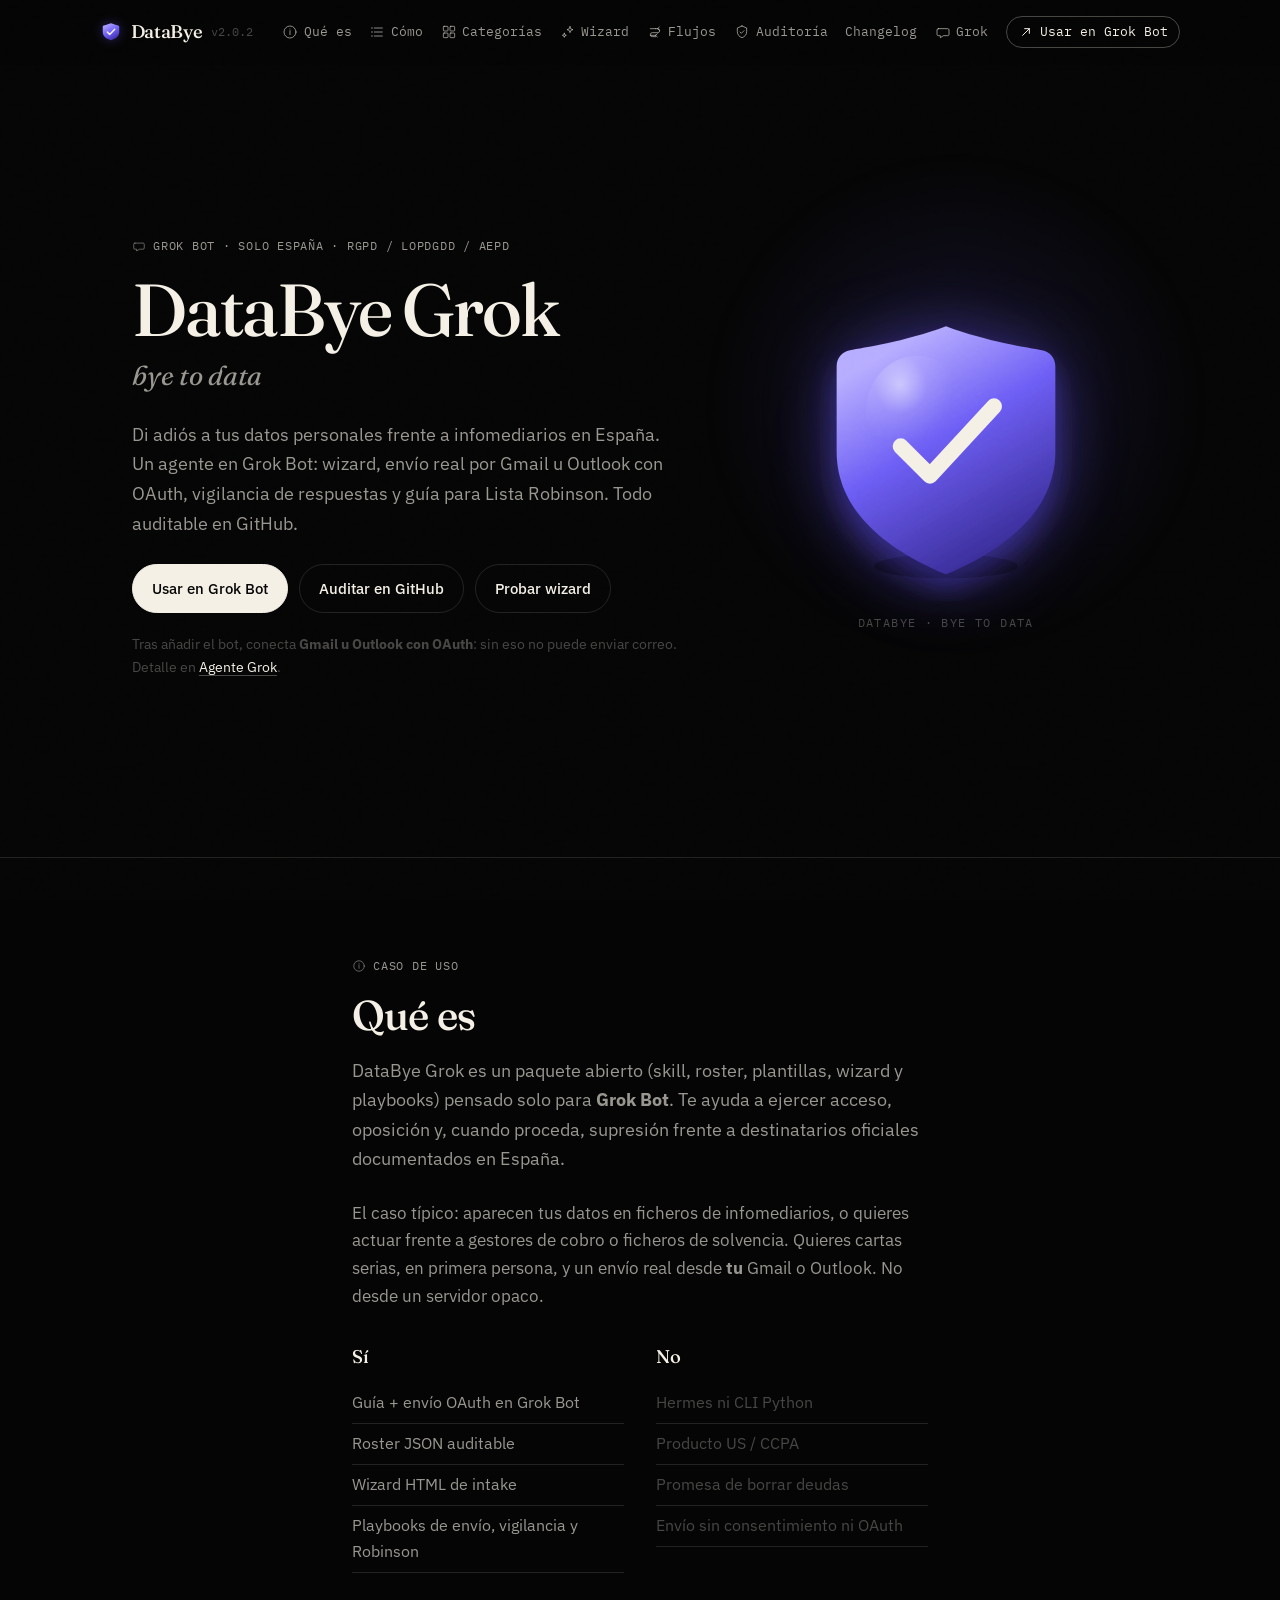
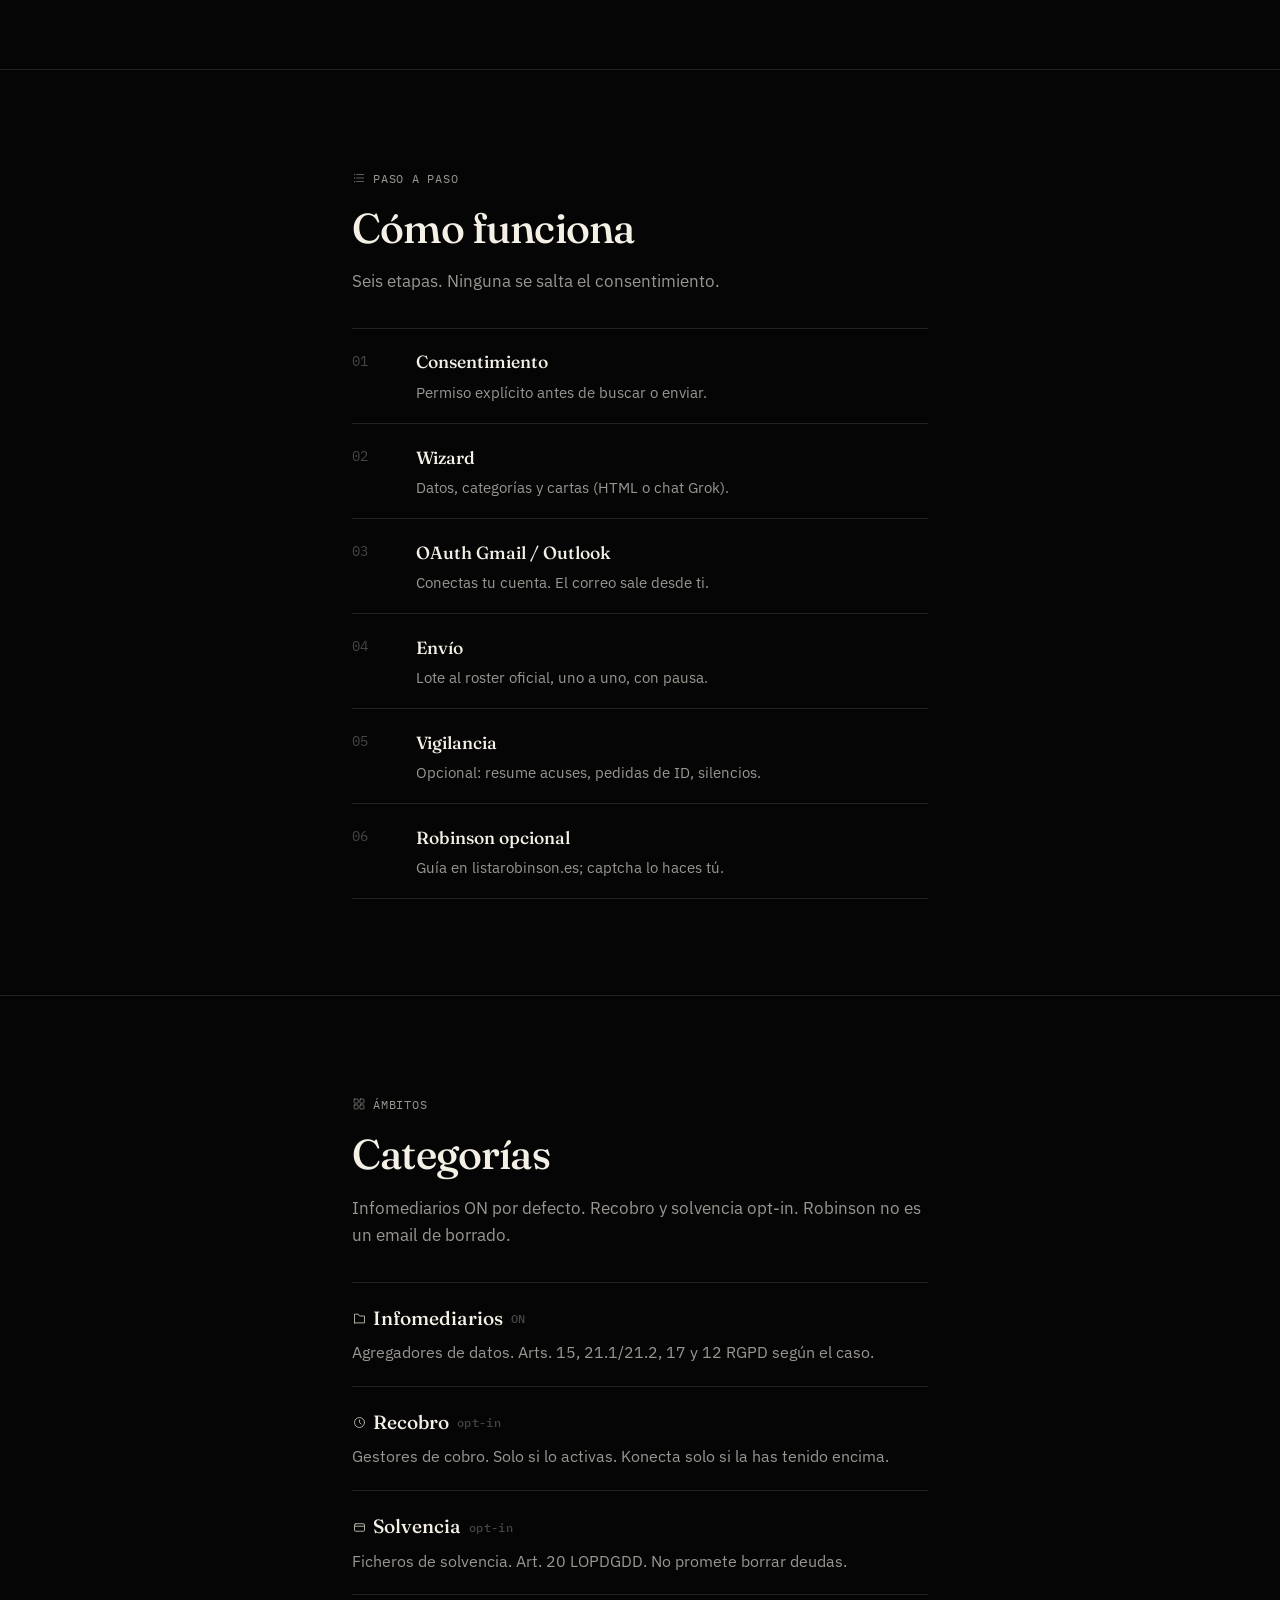
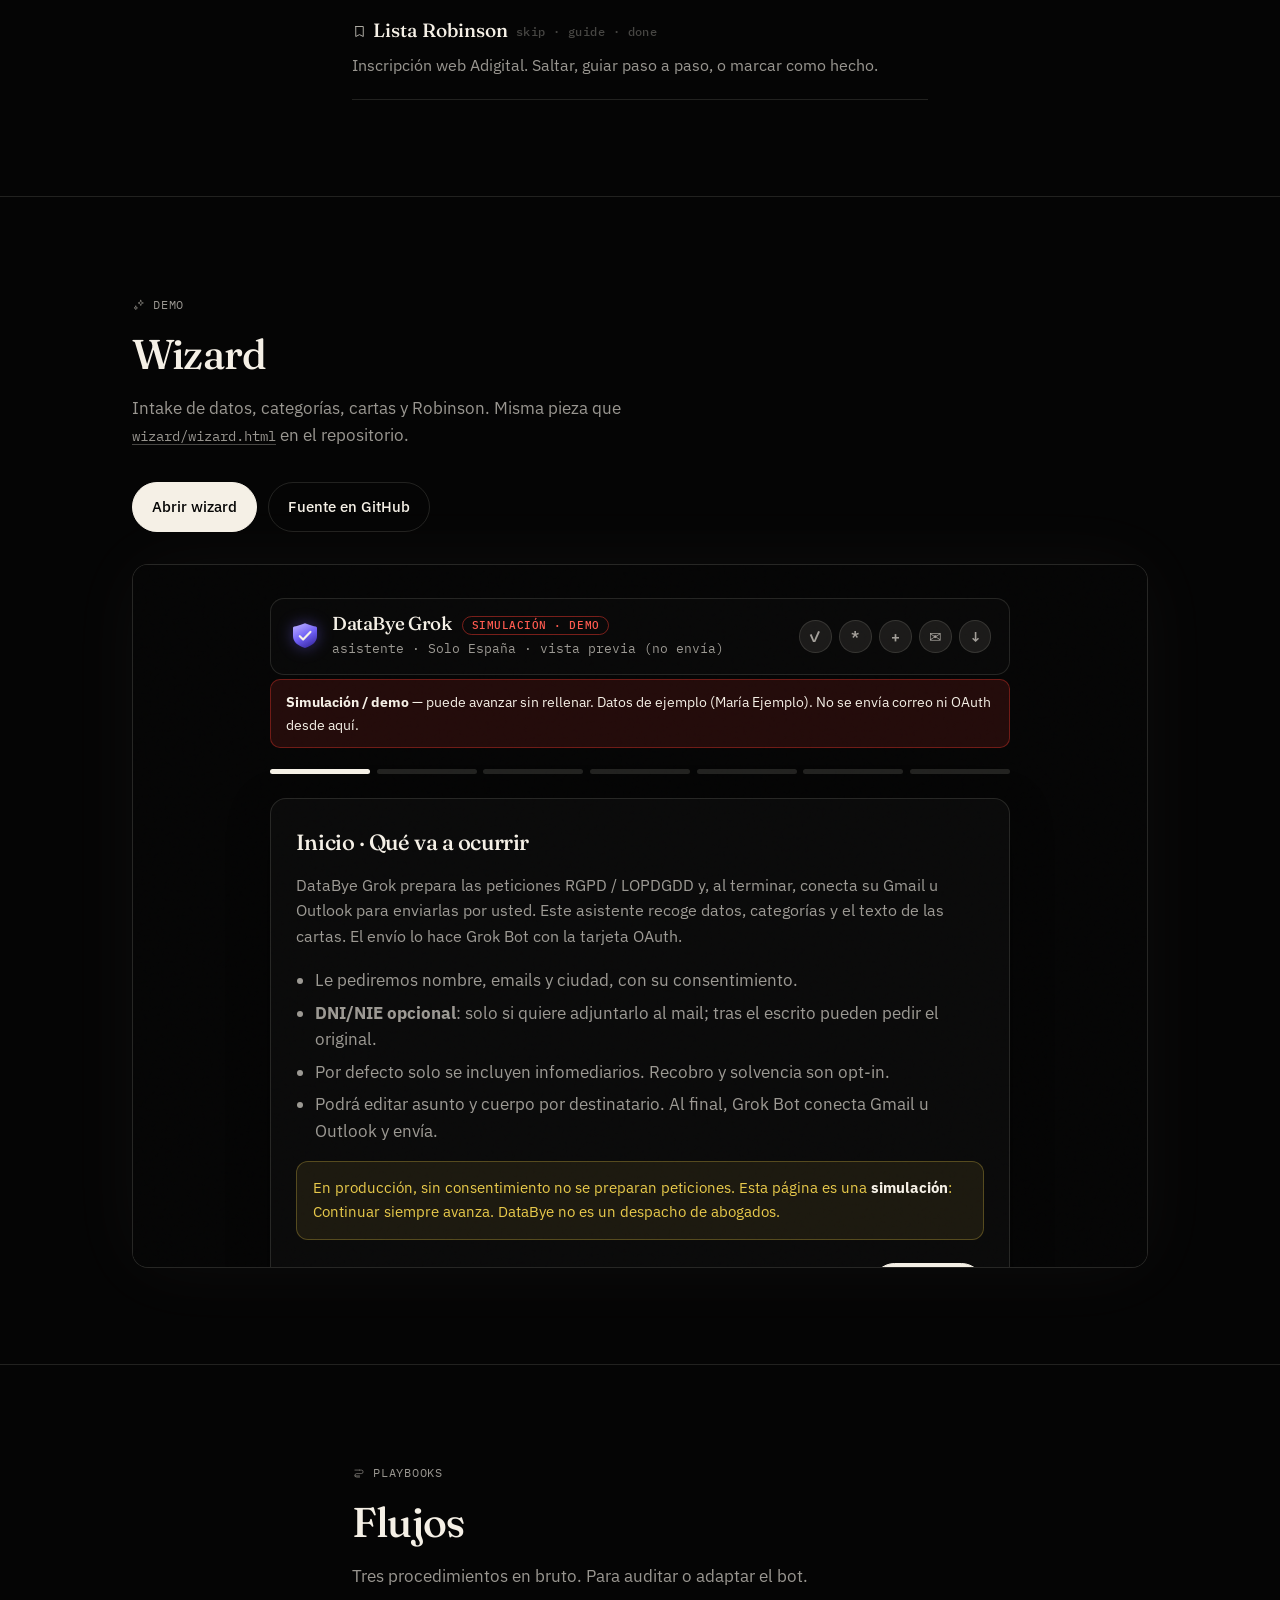
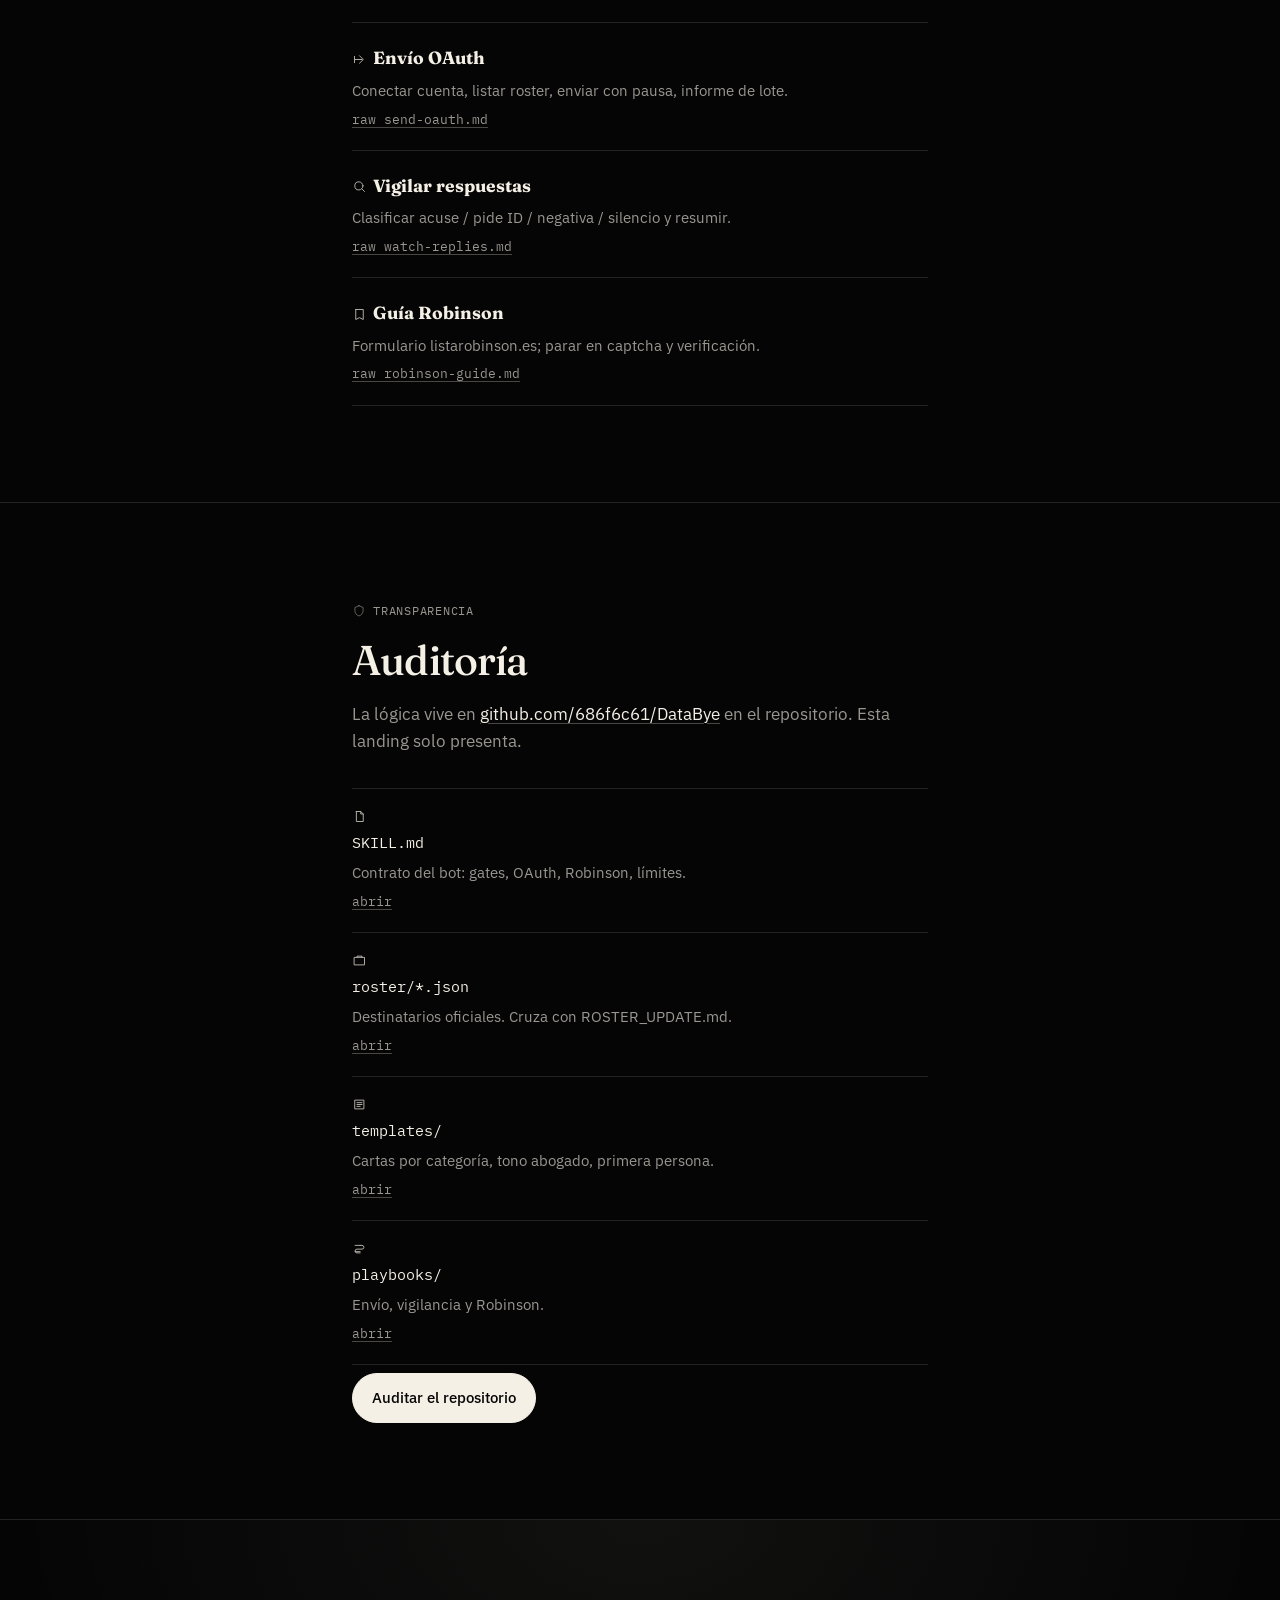
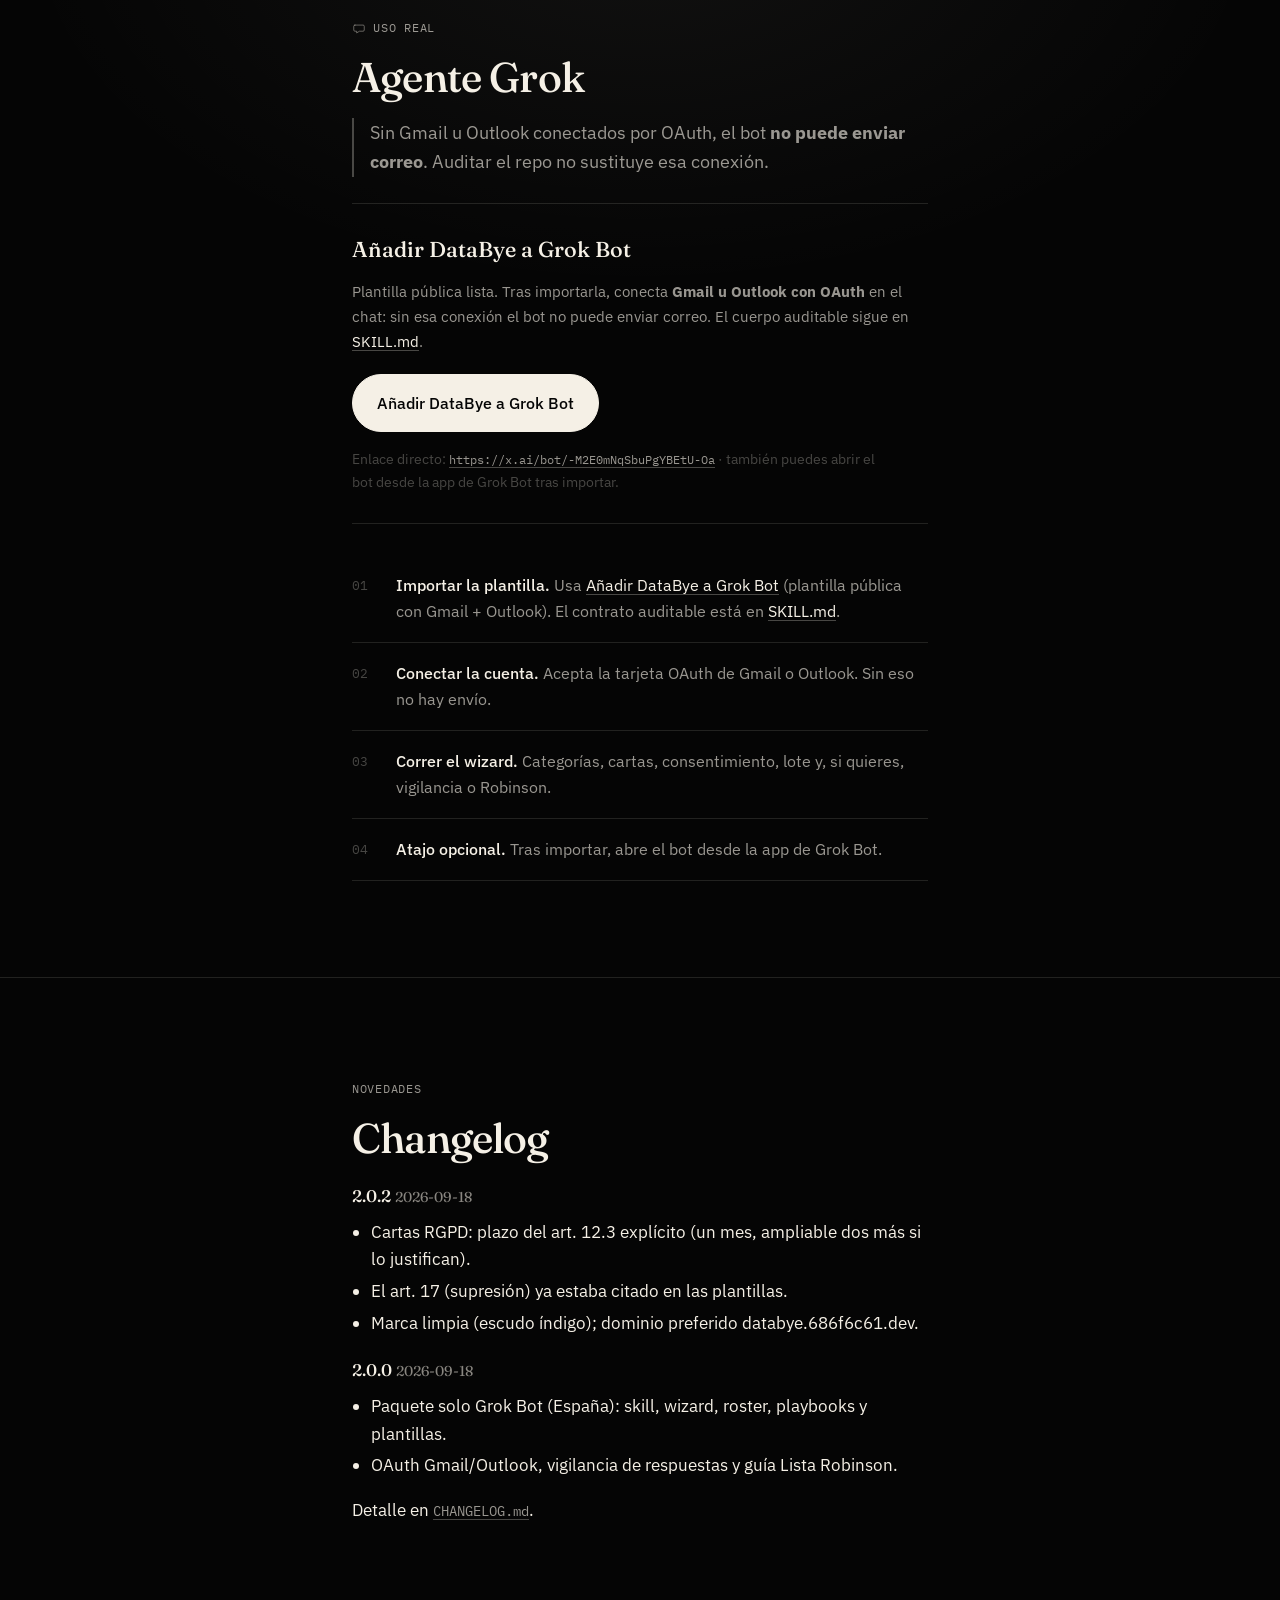
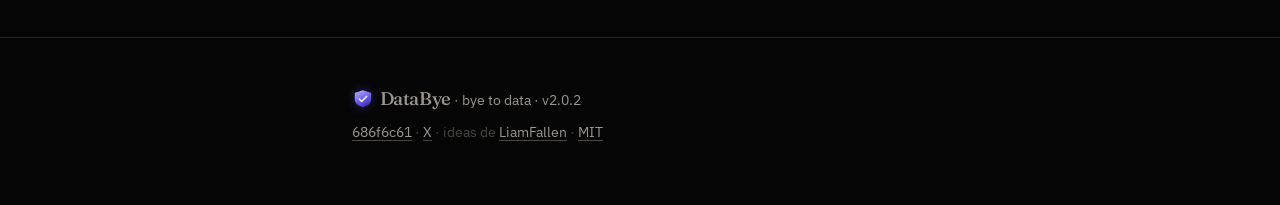
==== commit fea8623a: "landing: v2.0.2 vigilancia acotada" ====
--- a/index.html
+++ b/index.html
@@ -35,7 +35,7 @@
           <path d="M10.8 16.2l3.3 3.3 7.3-7.6" fill="none" stroke="#f5f0e6" stroke-width="2.15" stroke-linecap="round" stroke-linejoin="round"/>
         </svg>
         <span class="mark">DataBye</span>
-        <span class="ver">v2.0.1</span>
+        <span class="ver">v2.0.2</span>
       </a>
       <nav class="nav" aria-label="Secciones">
         <a href="#que-es"><svg class="nav-ico" viewBox="0 0 24 24" aria-hidden="true" xmlns="http://www.w3.org/2000/svg"><circle cx="12" cy="12" r="9"/><path d="M12 10v6M12 7.5h.01"/></svg>Qué es</a>
@@ -335,7 +335,7 @@
         <p class="kicker">Novedades</p>
         <h2>Changelog</h2>
         <div class="changelog">
-          <h3>2.0.1 <span class="muted">2026-09-18</span></h3>
+          <h3>2.0.2 <span class="muted">2026-09-18</span></h3>
           <ul>
             <li>Cartas RGPD: plazo del art. 12.3 explícito (un mes, ampliable dos más si lo justifican).</li>
             <li>El art. 17 (supresión) ya estaba citado en las plantillas.</li>
@@ -353,7 +353,7 @@
 
   <footer class="footer" id="footer">
     <div class="shell footer-inner">
-      <p class="footer-brand"><svg class="brand-mark" viewBox="0 0 32 32" aria-hidden="true" xmlns="http://www.w3.org/2000/svg" style="display:inline-block;vertical-align:-0.35em;margin-right:0.35rem"><defs><linearGradient id="fbdg" x1="28%" y1="8%" x2="74%" y2="94%"><stop offset="0%" stop-color="#a99cff"/><stop offset="50%" stop-color="#6d5ef5"/><stop offset="100%" stop-color="#3d2ea8"/></linearGradient></defs><path d="M16 3.2C20.8 5.1 25 6.1 26.7 6.5c.8.2 1.3.9 1.3 1.7V16c0 5.5-4.1 9.5-12 12C8.1 25.5 4 21.5 4 16V8.2c0-.8.5-1.5 1.3-1.7C7 6.1 11.2 5.1 16 3.2Z" fill="url(#fbdg)"/><path d="M10.8 16.2l3.3 3.3 7.3-7.6" fill="none" stroke="#f5f0e6" stroke-width="2.15" stroke-linecap="round" stroke-linejoin="round"/></svg><span class="mark">DataBye</span> · bye to data · v2.0.1</p>
+      <p class="footer-brand"><svg class="brand-mark" viewBox="0 0 32 32" aria-hidden="true" xmlns="http://www.w3.org/2000/svg" style="display:inline-block;vertical-align:-0.35em;margin-right:0.35rem"><defs><linearGradient id="fbdg" x1="28%" y1="8%" x2="74%" y2="94%"><stop offset="0%" stop-color="#a99cff"/><stop offset="50%" stop-color="#6d5ef5"/><stop offset="100%" stop-color="#3d2ea8"/></linearGradient></defs><path d="M16 3.2C20.8 5.1 25 6.1 26.7 6.5c.8.2 1.3.9 1.3 1.7V16c0 5.5-4.1 9.5-12 12C8.1 25.5 4 21.5 4 16V8.2c0-.8.5-1.5 1.3-1.7C7 6.1 11.2 5.1 16 3.2Z" fill="url(#fbdg)"/><path d="M10.8 16.2l3.3 3.3 7.3-7.6" fill="none" stroke="#f5f0e6" stroke-width="2.15" stroke-linecap="round" stroke-linejoin="round"/></svg><span class="mark">DataBye</span> · bye to data · v2.0.2</p>
       <p>
         <a href="https://github.com/686f6c61">686f6c61</a>
         · <a href="https://x.com/686f6c61">X</a>
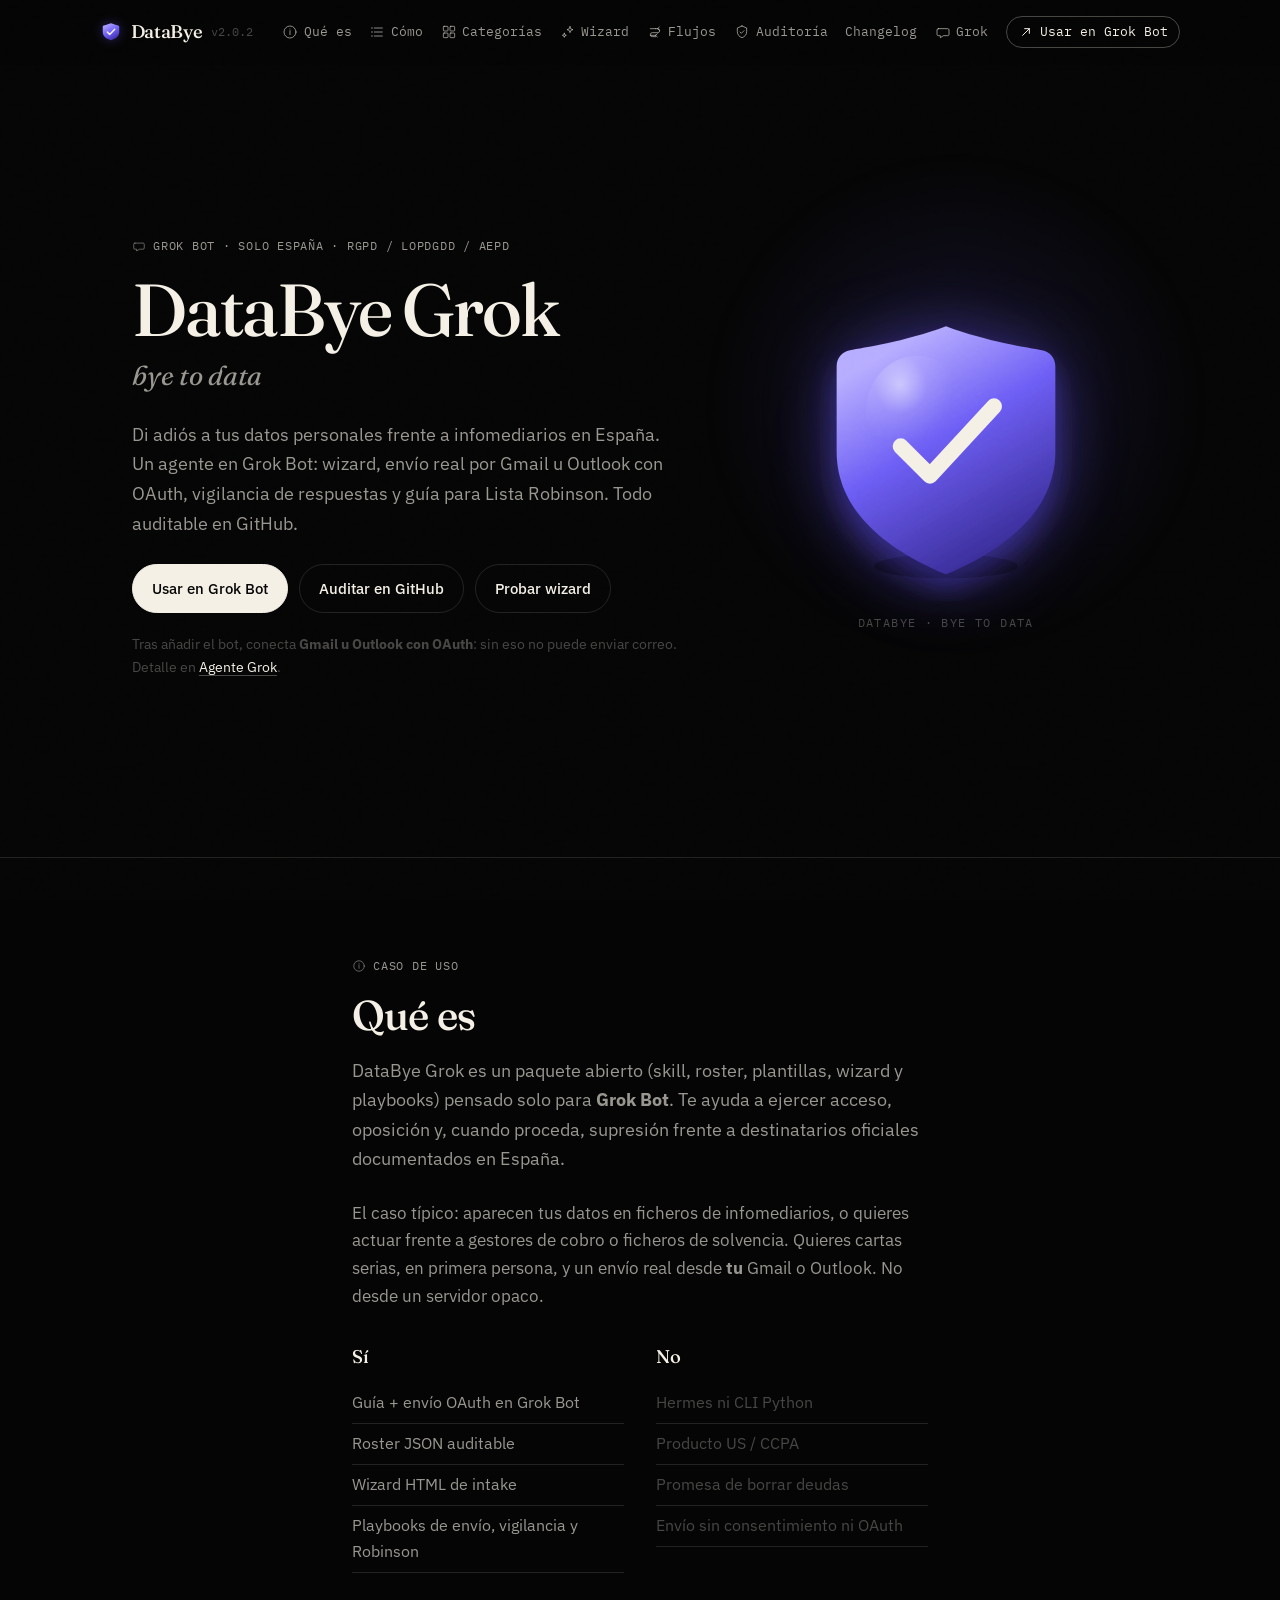
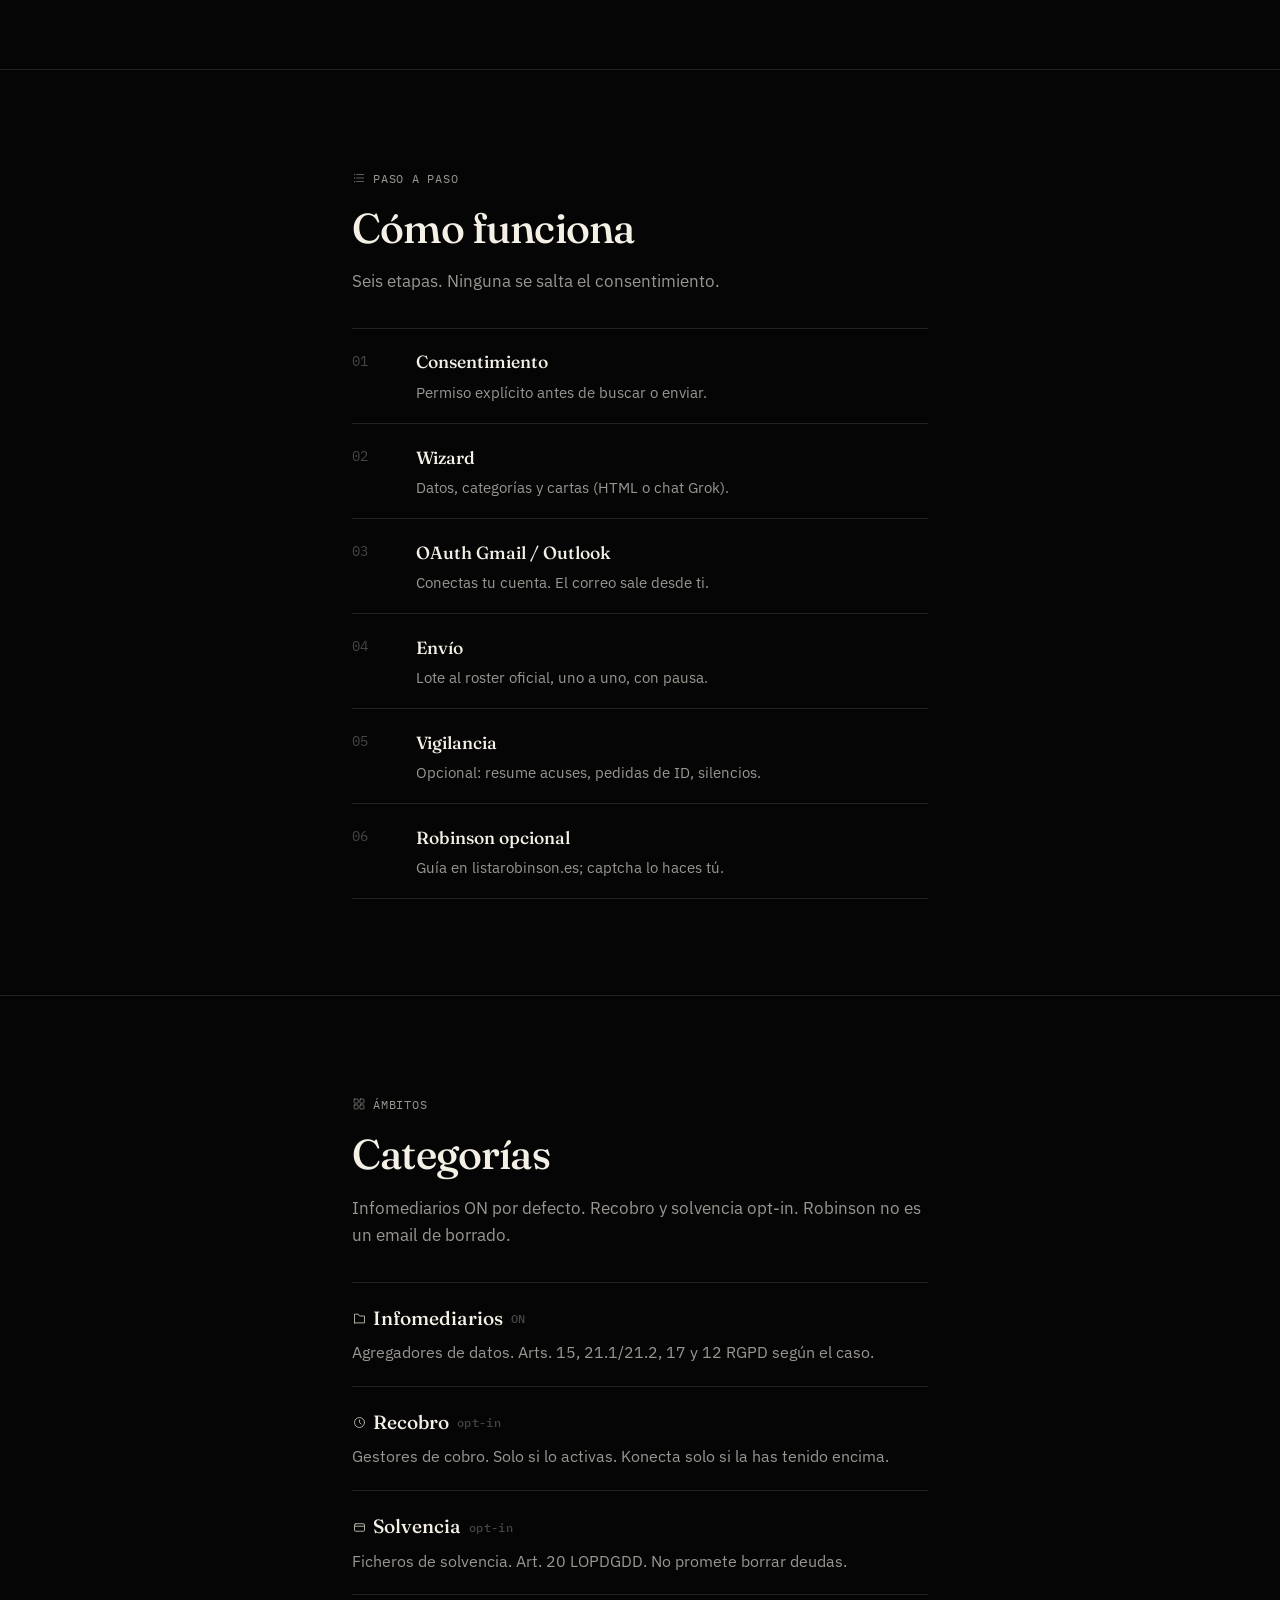
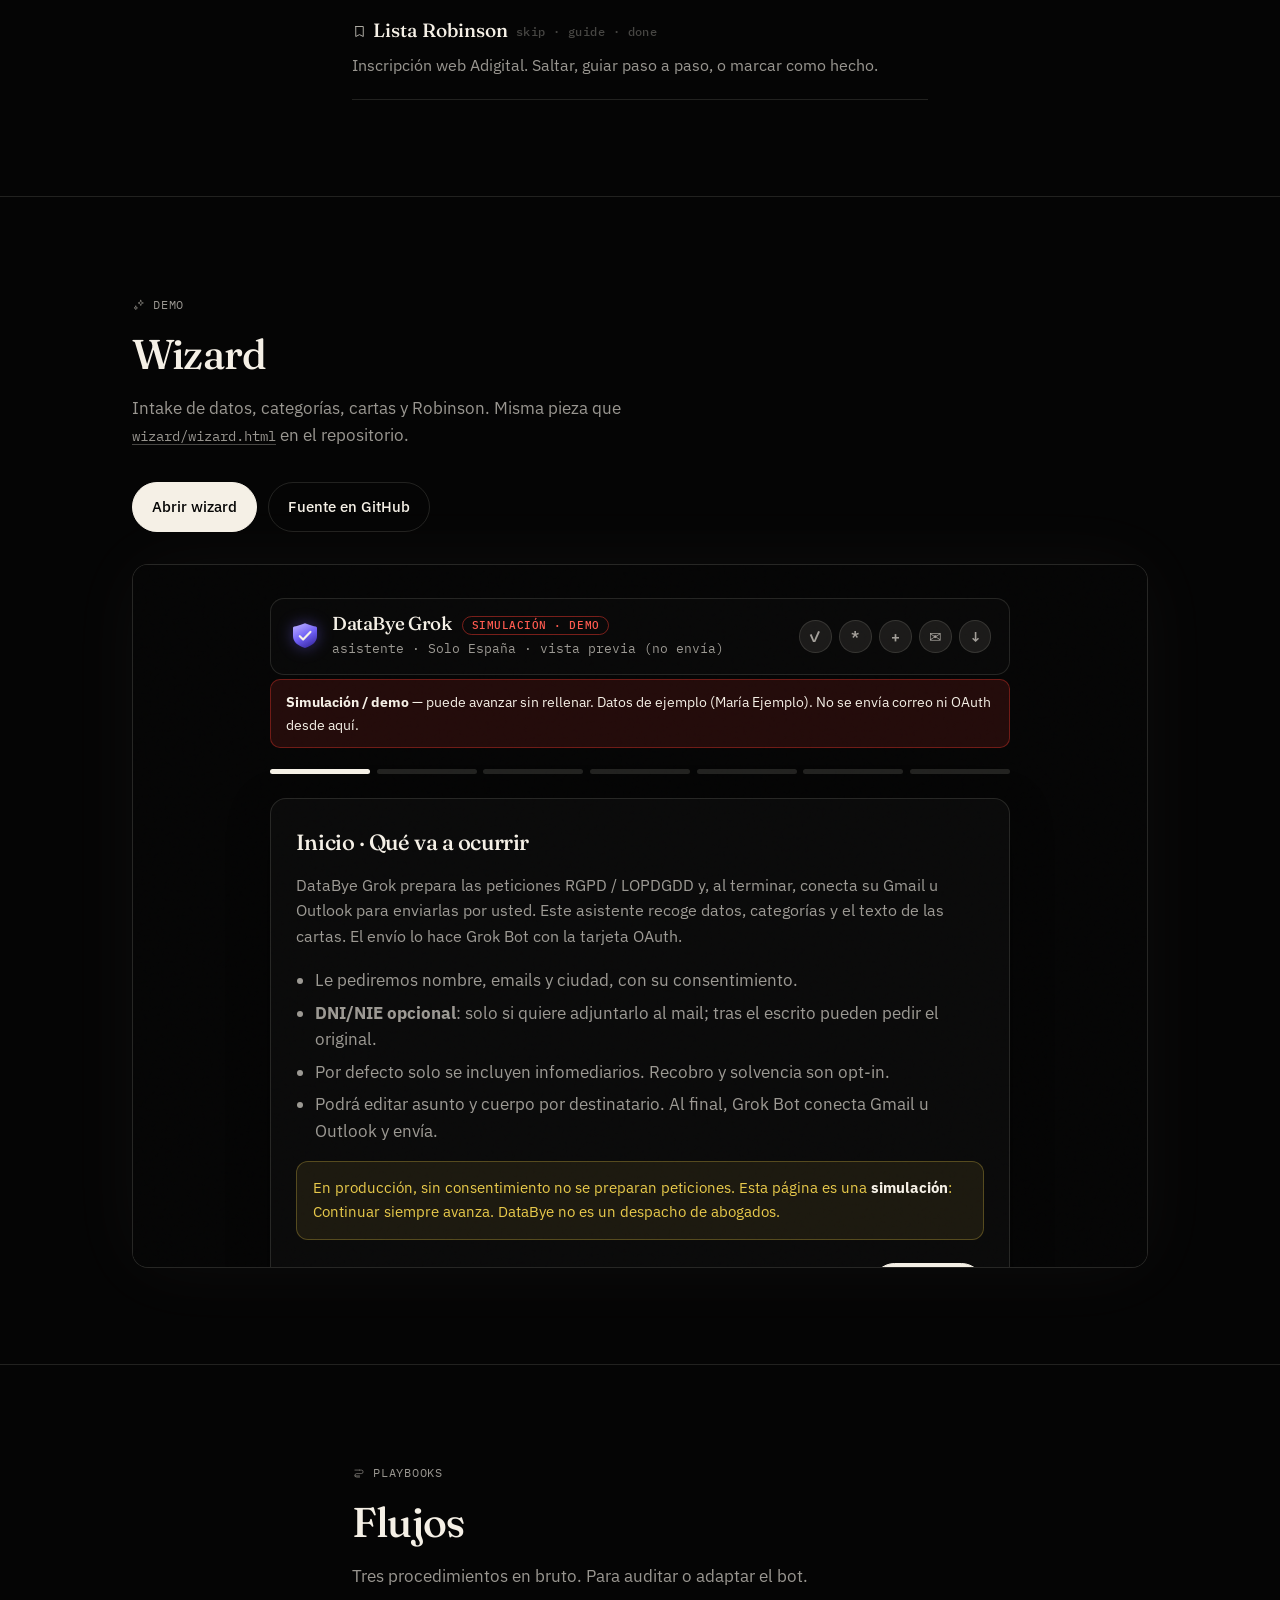
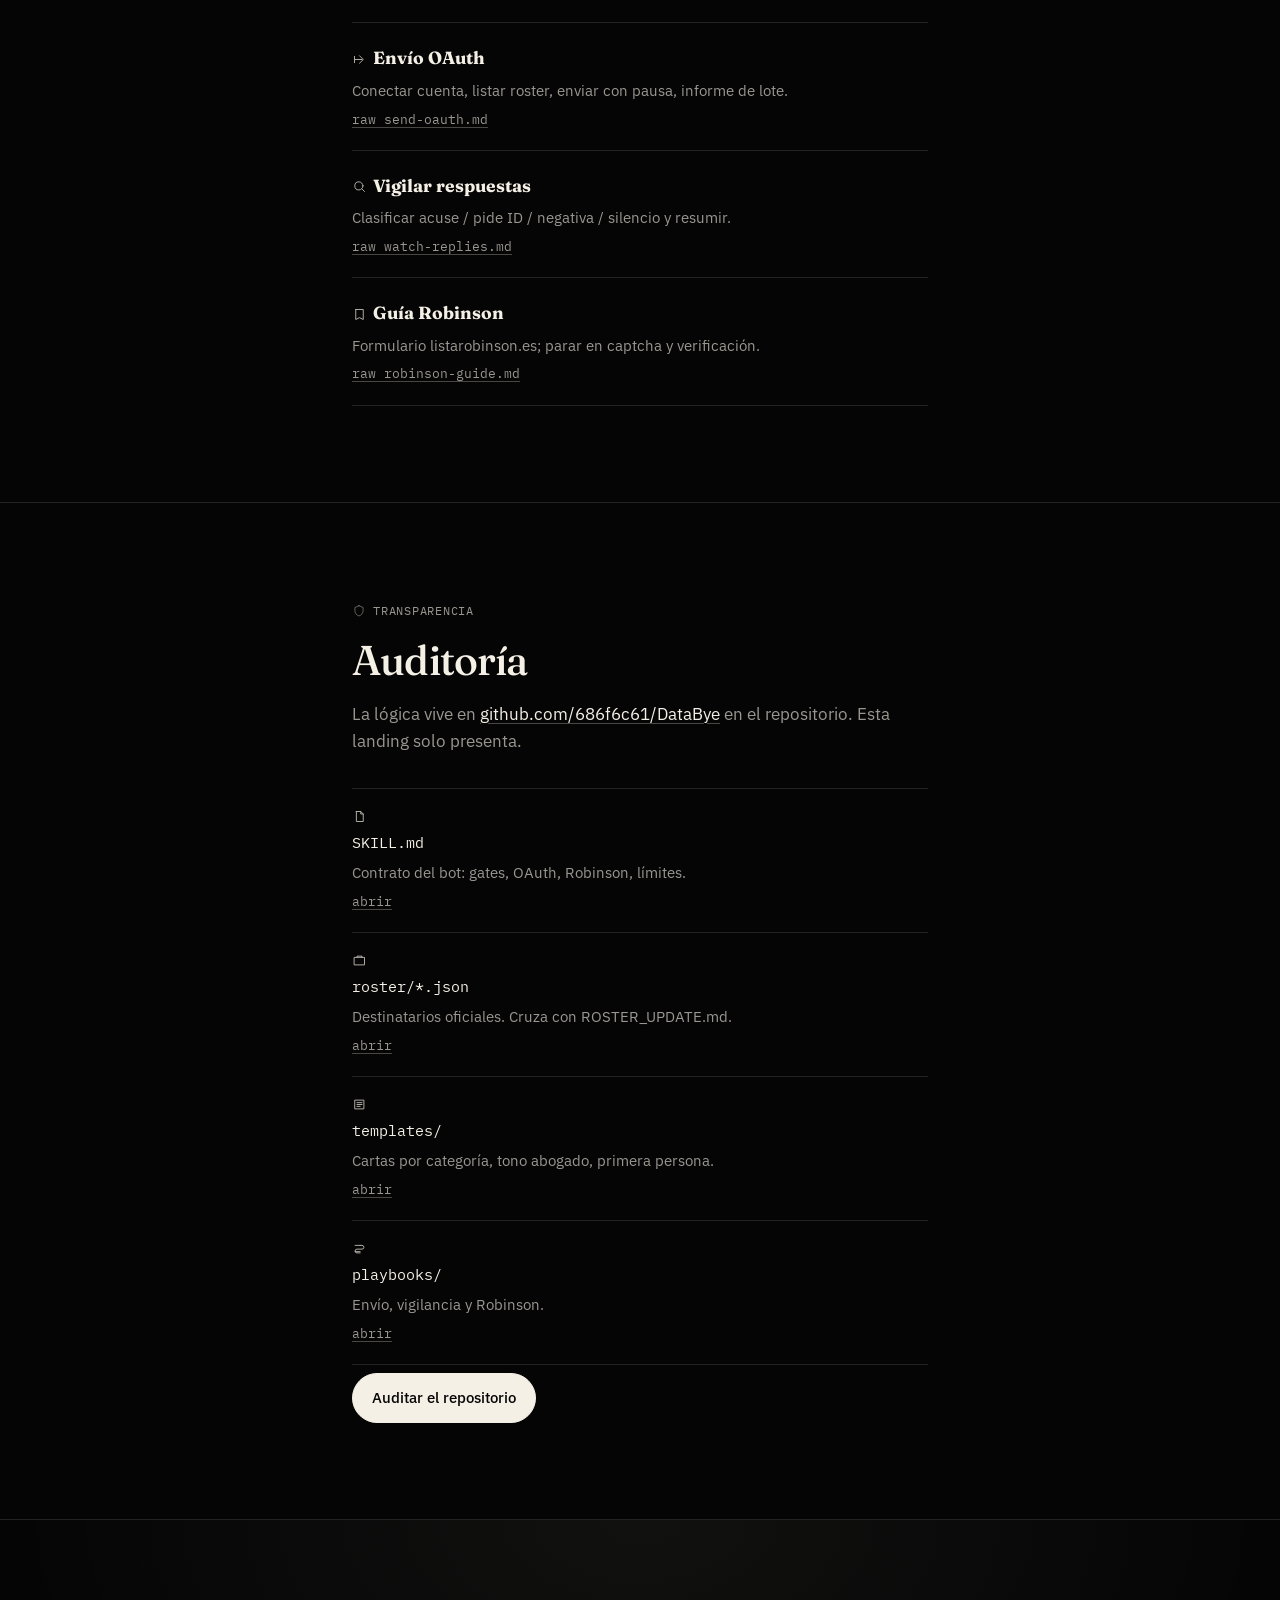
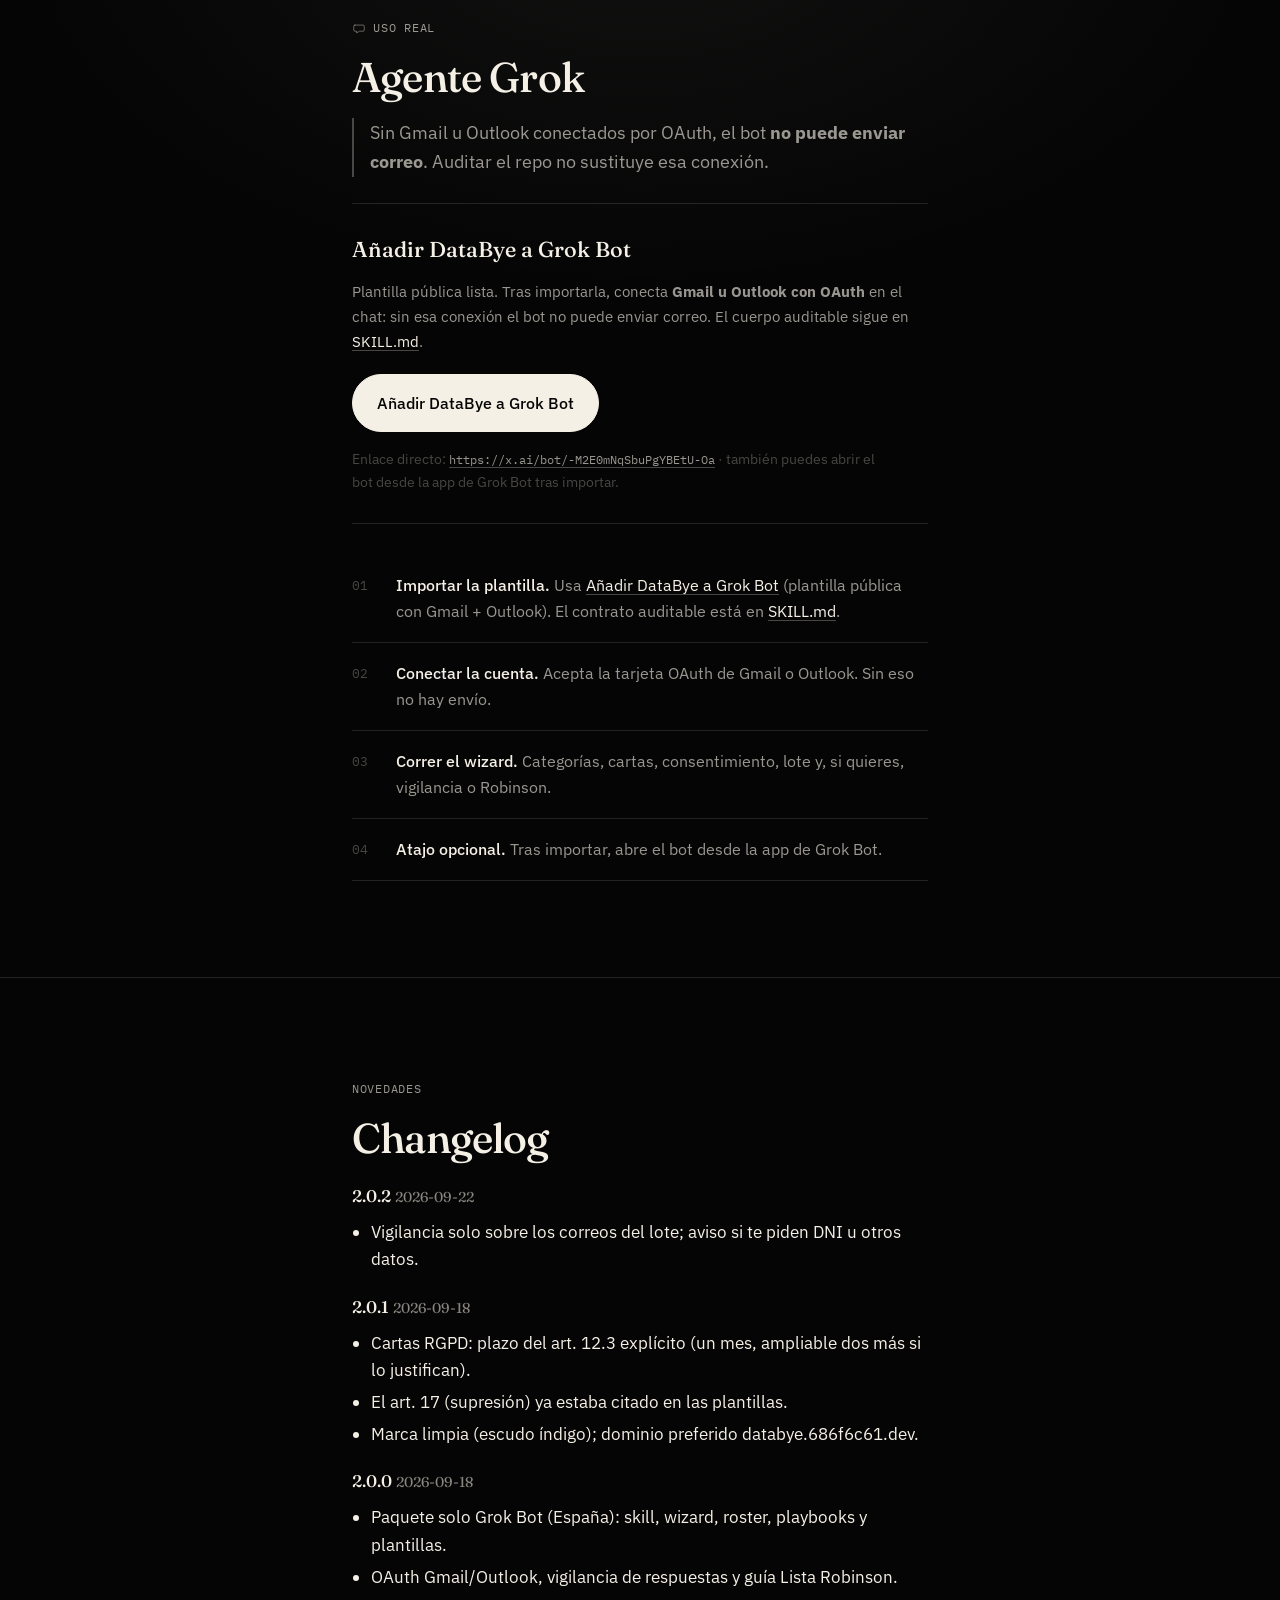
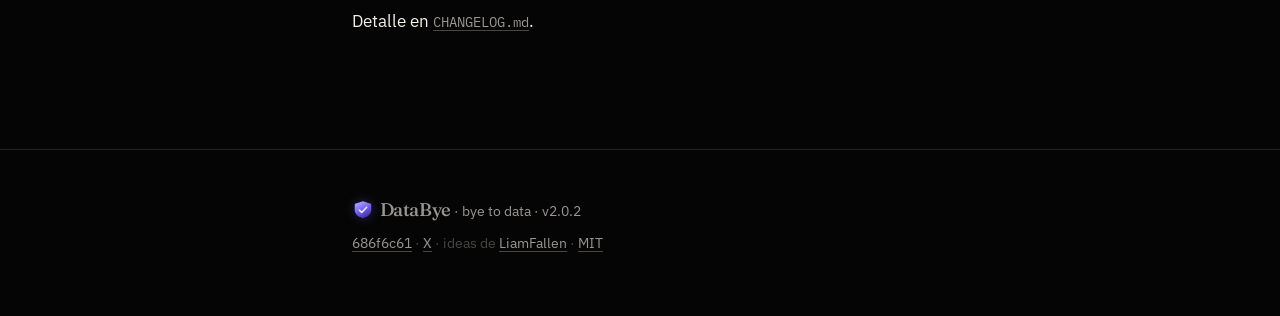
==== commit 17474230: "landing: corregir changelog 2.0.2" ====
--- a/index.html
+++ b/index.html
@@ -335,7 +335,11 @@
         <p class="kicker">Novedades</p>
         <h2>Changelog</h2>
         <div class="changelog">
-          <h3>2.0.2 <span class="muted">2026-09-18</span></h3>
+          <h3>2.0.2 <span class="muted">2026-09-22</span></h3>
+          <ul>
+            <li>Vigilancia solo sobre los correos del lote; aviso si te piden DNI u otros datos.</li>
+          </ul>
+          <h3>2.0.1 <span class="muted">2026-09-18</span></h3>
           <ul>
             <li>Cartas RGPD: plazo del art. 12.3 explícito (un mes, ampliable dos más si lo justifican).</li>
             <li>El art. 17 (supresión) ya estaba citado en las plantillas.</li>
